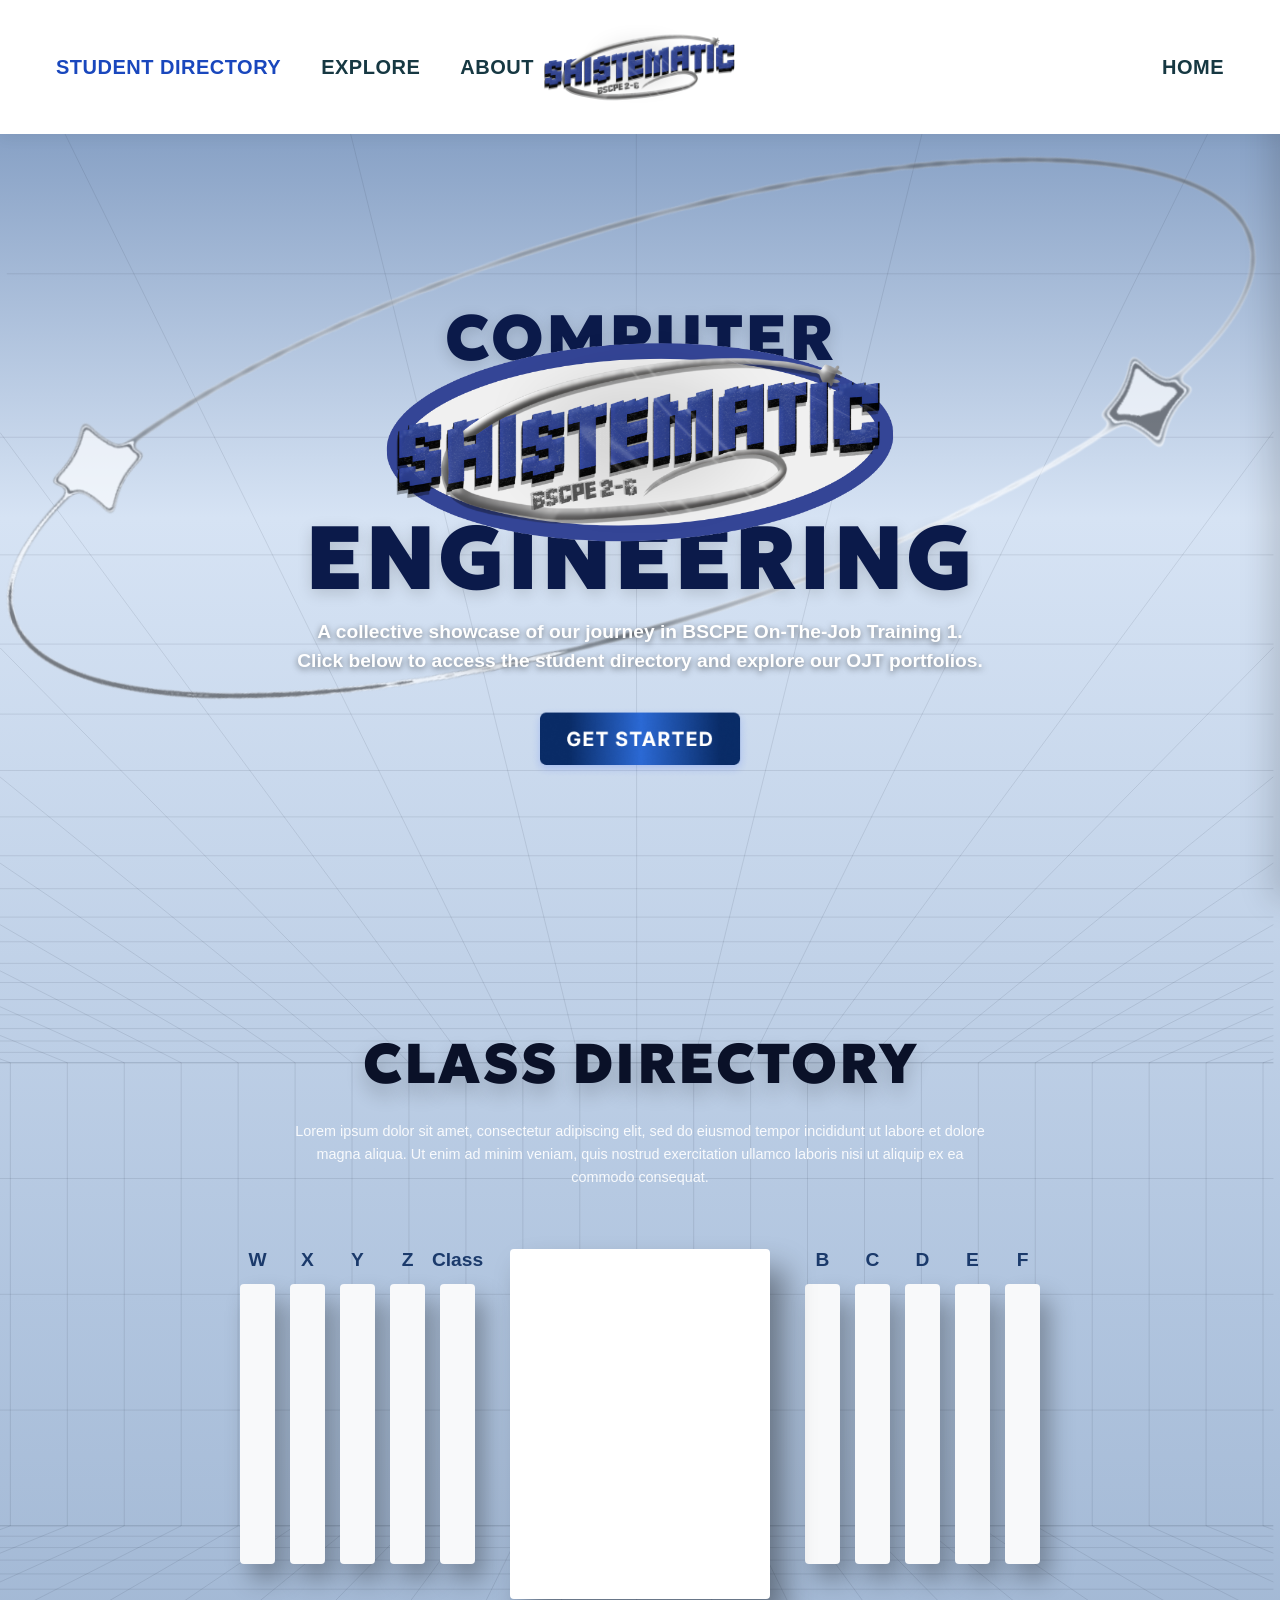
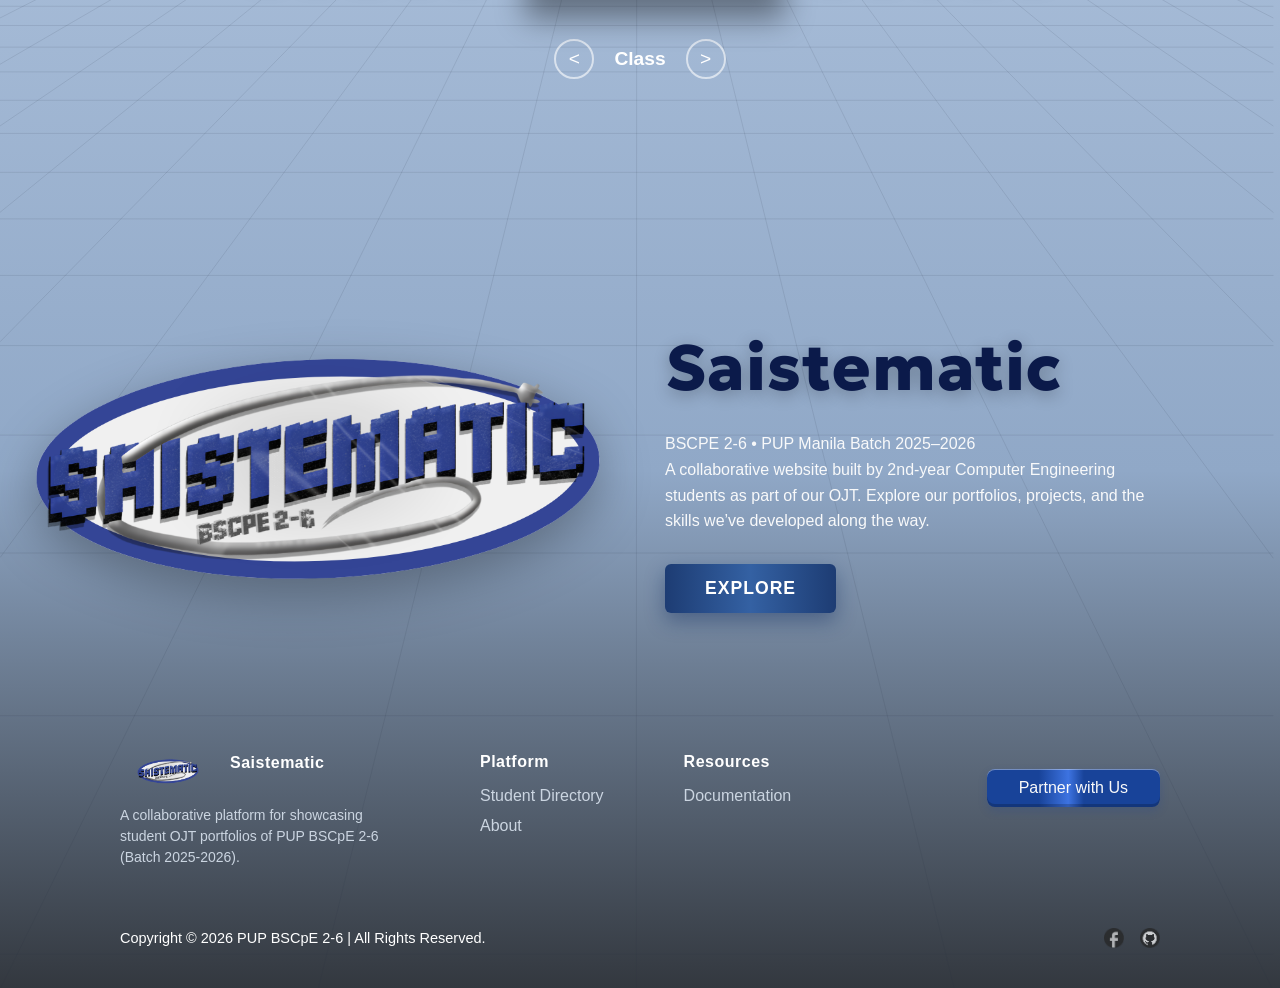
==== frontend/index.html @ 244afa07 "feat(index): added base code for class directory frame" ====
<!DOCTYPE html>
<html lang="en">
<head>
    <meta charset="UTF-8">
    <meta name="viewport" content="width=device-width, initial-scale=1.0">
    <title>BSCpE 2-6 | Saistematic</title>
    <meta name="description" content="Landing Page for BSCpE 2-6 Saistematic">

    <!-- Google Fonts -->
    <link rel="preconnect" href="https://fonts.googleapis.com">
    <link rel="preconnect" href="https://fonts.gstatic.com" crossorigin>
    <link href="https://fonts.googleapis.com/css2?family=Geologica:wght,CRSV@100..900,0&display=swap" rel="stylesheet">

    <link rel="preconnect" href="https://fonts.googleapis.com">
    <link rel="preconnect" href="https://fonts.gstatic.com" crossorigin>
    <link href="https://fonts.googleapis.com/css2?family=Google+Sans+Code:ital,wght,MONO@0,300..800,1;1,300..800,1&family=Google+Sans+Flex:opsz,wght@6..144,1..1000&family=Montserrat:wght@600&display=swap" rel="stylesheet">

    <!-- Stylesheet -->
    <link rel="stylesheet" href="styles/style_index.css">
</head>
<body>

    <!-- ========== NAVBAR ========== -->
    <header class="navbar" id="navbar">
        <nav class="nav-links-left" id="nav-left">
            <a href="directory.html" class="active">STUDENT DIRECTORY</a>
            <a href="explore.html">EXPLORE</a>
            <a href="about_us.html">ABOUT</a>
        </nav>
        <div class="navbar-logo">
            <img src="../assets/logos/logo_ver_1_header.png" alt="Saistematic BSCpE 2-6 Logo">
        </div>
        <nav class="nav-links-right" id="nav-right">
            <a href="index.html">HOME</a>
        </nav>
        <!-- Mobile hamburger menu button -->
        <button class="hamburger-btn" id="hamburger-btn" type="button" aria-label="Toggle navigation menu">
            <img src="../assets/icons/hamburger_menu.svg" alt="Menu Icon">
        </button>
    </header>

    <!-- ========== MAIN DIRECTORY ========== -->
    <main class="hero">      
        <div class="hero-title-group">
            <img class="star-bg" src="../assets/backgrounds/star_whole.png" alt="Star Orbit">
            
            <h2 class="comp-text">COMPUTER</h2>

            <div>
                <img class="hero-center-logo" src="../assets/logos/logo_ver_2_title.png" alt="Saistematic Logo">
            </div>

            <h1 class="engr-text">ENGINEERING</h1>
        </div>

        <p class="hero-desc">
            A collective showcase of our journey in BSCPE On-The-Job Training 1.
            <br>
            Click below to access the student directory and explore our OJT portfolios.</p>
        
        <a href="#student-directory" class="get-started-btn">
            <img src="../assets/icons/get_started_button.png" alt="Get Started">
        </a>
    </main>

    <!-- ========== SECOND FRAME ========== -->
    <section id="class-directory" class="cd-section">
        <!-- Header Content -->
        <div class="cd-header-content">
            <h2 class="cd-title">CLASS DIRECTORY</h2>
            <p class="cd-description">Lorem ipsum dolor sit amet, consectetur adipiscing elit, sed do eiusmod tempor incididunt ut labore et dolore magna aliqua. Ut enim ad minim veniam, quis nostrud exercitation ullamco laboris nisi ut aliquip ex ea commodo consequat.</p>
        </div>

        <!-- Carousel Section -->
        <div class="cd-carousel-container">
            <!-- Left Side Cards (5) -->
            <div class="cd-card cd-side-card" data-letter="V"></div>
            <div class="cd-card cd-side-card" data-letter="W"></div>
            <div class="cd-card cd-side-card" data-letter="X"></div>
            <div class="cd-card cd-side-card" data-letter="Y"></div>
            <div class="cd-card cd-side-card" data-letter="Z"></div>
            
            <!-- Center Active Card -->
            <div class="cd-card cd-active-card"></div>
            
            <!-- Right Side Cards (5) -->
            <div class="cd-card cd-side-card" data-letter="A"></div>
            <div class="cd-card cd-side-card" data-letter="B"></div>
            <div class="cd-card cd-side-card" data-letter="C"></div>
            <div class="cd-card cd-side-card" data-letter="D"></div>
            <div class="cd-card cd-side-card" data-letter="E"></div>
        </div>

        <!-- Controls -->
        <div class="cd-controls">
            <button class="cd-nav-btn cd-prev-btn">&lt;</button>
            <span class="cd-class-label">Class</span>
            <button class="cd-nav-btn cd-next-btn">&gt;</button>
        </div>
    </section>

    <!-- ========== LAST FRAME ========== -->
    <section class="explore-section">
        <div class="explore-container">
            <div class="explore-left">
                <img src="../assets/logos/logo_ver_2_title.png" alt="Saistematic Logo" class="explore-logo">
            </div>
            
            <div class="explore-right">
                <h2 class="explore-title">Saistematic</h2>
                <p class="explore-desc">BSCPE 2-6 • PUP Manila Batch 2025–2026
                    <br> A collaborative website built by 2nd-year Computer Engineering students as part of our OJT. Explore our portfolios, projects, and the skills we’ve developed along the way.</p>
                <a href="explore.html" class="explore-btn">EXPLORE</a>
            </div>
        </div>
    </section>

    <!-- ========== FOOTER ========== -->
    <footer class="footer">
        <div class="footer-divider">
            <img src="../assets/d0e1f145e3799ed75ba378bd1198998d700de6f5.svg" alt="" class="footer-divider-line">
        </div>
        <div class="footer-container">
            <div class="footer-nav">
                <div class="footer-col">
                    <div class="footer-brand">
                        <img src="../assets/logos/logo_ver_2_title.png" alt="Saistematic Logo" class="footer-logo">
                        <h4 class="footer-brand-title">Saistematic</h4>
                    </div>
                    <p class="footer-desc">
                        A collaborative platform for showcasing student OJT portfolios of PUP BSCpE 2-6 (Batch 2025-2026).
                    </p>
                </div>
                <div class="footer-col">
                    <h4>Platform</h4>
                    <ul>
                        <li><a href="directory.html">Student Directory</a></li>
                        <li><a href="about_us.html">About</a></li>
                    </ul>
                </div>
                <div class="footer-col">
                    <h4>Resources</h4>
                    <ul>
                        <li><a href="https://github.com/samvalderama29/bscpe2-6-ojt1_landingpage" target="_blank" rel="noopener noreferrer">Documentation</a></li>
                    </ul>
                </div>
            </div>
            
            <div class="footer-partner">
                <a href="https://www.facebook.com/saistematic" class="partner-btn" target="_blank" rel="noopener noreferrer">Partner with Us</a>
            </div>
        </div>
        
        <div class="footer-bottom">
            <div class="footer-bottom-container">
                <p class="copyright">Copyright © 2026 PUP BSCpE 2-6 | All Rights Reserved.</p>
                <div class="social-links">
                    <a href="https://www.facebook.com/saistematic" aria-label="Facebook" target="_blank" rel="noopener noreferrer"><img src="../assets/icons/facebook_icon.png" alt="Facebook"></a>
                    <a href="https://github.com/samvalderama29/bscpe2-6-ojt1_landingpage" aria-label="GitHub" target="_blank" rel="noopener noreferrer"><img src="../assets/icons/github_icon.png" alt="GitHub"></a>
                </div>
            </div>
        </div>
    </footer>

    <!-- ========== MOBILE NAV DRAWER ========== -->
    <div class="mobile-drawer-overlay" id="mobile-drawer-overlay" aria-hidden="true"></div>
    <div class="mobile-drawer" id="mobile-drawer" role="dialog" aria-modal="true" aria-label="Navigation menu">
        <div class="mobile-drawer-header">
            <div class="drawer-logo">
                <img src="../assets/logos/logo_ver_1_header.png" alt="Saistematic Logo">
            </div>
            <button class="close-drawer-btn" id="close-drawer-btn" type="button" aria-label="Close menu">&times;</button>
        </div>
        <nav class="mobile-drawer-links">
            <a href="index.html">HOME</a>
            <a href="about_us.html">ABOUT</a>
            <a href="explore.html">EXPLORE</a>
            <a href="directory.html" class="active">STUDENT DIRECTORY</a>
        </nav>
    </div>

    <script src="scripts/script_index.js"></script>
</body>
</html>
---- frontend/styles/style_index.css ----
/* =============================================
   LANDING PAGE — style_index.css
   ============================================= */

/* ---------- Reset & Base ---------- */
*,
*::before,
*::after {
    box-sizing: border-box;
    margin: 0;
    padding: 0;
}

html,
body {
    width: 100%;
    overflow-x: hidden;
    overflow-y: auto;
    font-family: 'Google Sans Flex', sans-serif;
}

body {
    display: flex;
    flex-direction: column;
    min-height: 100vh;
    position: relative;
    padding-top: 134px;
    background: 
        url('../../assets/backgrounds/grid_perspective.svg') no-repeat center top / cover,
        linear-gradient(180deg, 
            #6c8ab5 0%,      
            #d6e3f4 20%,     
            #b1c5df 50%,     
            #90a8c7 80%,     
            #33383f 100%
        );
}

.hero {
    display: flex;
    flex-direction: column;
    align-items: center;
    justify-content: center;
    text-align: center;
    width: 100%;
    min-height: calc(100vh - 134px);
    background: transparent;
    position: relative;
    overflow: hidden;
}

.top-vignette {
    position: absolute;
    top: 0;
    left: 0;
    right: 0;
    height: 100px;
    z-index: 0; 
    pointer-events: none;
    background: linear-gradient(to bottom, rgba(6, 14, 28, 0.4) 0%, transparent 100%);
}

.hero-desc {
    max-width: 900px;
    margin-top: -5px;
    margin-bottom: 30px;
    z-index: 3;
    position: relative;
    color: #ffffff;
    font-size: 1.2rem;
    line-height: 1.5;
    font-weight: 700;
    text-shadow: 0px 2px 6px rgba(0, 0, 0, 0.5)
}

.hero-title-group {
    display: flex;
    flex-direction: column;
    align-items: center;
    justify-content: center;
    position: relative;
    margin-bottom: 20px;
    width: 100%;
    max-width: 1200px; 
}

.comp-text {
    font-size: clamp(3rem, 5vw, 6rem); 
    font-weight: 900;
    color: #0b1a4a; 
    margin-top: 50px;
    margin-bottom: 0px;
    line-height: 1;
    position: relative; 
    z-index: 1; 
    letter-spacing: 2px;
    text-shadow: 0px 4px 15px rgba(0, 0, 0, 0.15); 
}

.engr-text {
    font-size: clamp(4rem, 7vw, 8rem); 
    font-weight: 900;
    color: #0b1a4a; 
    margin: 0;
    line-height: 1; 
    position: relative; 
    z-index: 1; 
    letter-spacing: 2px;
    text-shadow: 0px 4px 15px rgba(0, 0, 0, 0.15);
}

.hero-center-logo {
    width: 100%;
    max-width: 900px;
    margin: -80px 0 -80px 0; 
    position: relative;
    z-index: 2;
}

.star-bg {
    position: absolute;
    top: 83%;
    left: 50%;
    transform: translate(-50%, -50%) rotate(-2deg); 
    width: 150%; 
    max-width: 1500px; 
    z-index: 0;
    opacity: 0.90;
    pointer-events: none;
}

.get-started-btn {
    display: inline-block;
    z-index: 3;
    position: relative;
    cursor: pointer;
    transition: transform 0.2s ease;
}
.get-started-btn img {
    display: block;
    width: 100%;
    max-width: 220px;
}

.get-started-btn:hover {
    transform: scale(1.05); 
}

/* ---------- Navbar ---------- */
.navbar {
    position: fixed;
    top: 0;
    left: 0;
    width: 100%; 
    box-sizing: border-box; 
    display: flex;
    justify-content: space-between;
    align-items: center;
    background: #ffffff;
    height: 134px;
    padding: 0 56px;
    z-index: 9999;
    flex-shrink: 0;
    box-shadow: 0px 4px 15px rgba(0, 0, 0, 0.05);
}

/* --- Top gradient vignette (Navbar Transition) --- */
.top-vignette {
    position: absolute;
    top: 0;
    left: 0;
    right: 0;
    height: 100px;
    z-index: 26;
    pointer-events: none;
    backdrop-filter: blur(12px);
    -webkit-backdrop-filter: blur(12px);
    background: linear-gradient(to bottom, rgba(255, 255, 255, 0.95) 0%, rgba(255, 255, 255, 0.4) 50%, transparent 100%);
    -webkit-mask-image: linear-gradient(to bottom, rgba(0, 0, 0, 1) 0%, rgba(0, 0, 0, 0.8) 45%, rgba(0, 0, 0, 0) 100%);
    mask-image: linear-gradient(to bottom, rgba(0, 0, 0, 1) 0%, rgba(0, 0, 0, 0.8) 45%, rgba(0, 0, 0, 0) 100%);
}

.nav-links-left {
    display: flex;
    gap: 40px;
    z-index: 2;
}

.nav-links-right {
    z-index: 2;
}

.navbar a {
    text-decoration: none;
    font-family: 'Google Sans Flex', sans-serif;
    font-weight: 600;
    font-size: 20px;
    color: #163842;
    text-transform: uppercase;
    letter-spacing: 0.5px;
    transition: color 0.3s ease, opacity 0.3s ease;
}

.navbar a:hover {
    opacity: 0.7;
}

.navbar a.active {
    color: #1947bd;
}

.navbar-logo {
    position: absolute;
    left: 50%;
    top: 50%;
    transform: translate(-50%, -50%);
    z-index: 1;
}

.navbar-logo img {
    max-height: 118px;
    width: auto;
    display: block;
}

/* =============================================
   FRONT FRAME
   ============================================= */
.front-page {
    flex: 1;
    position: relative;
    background:
        url('../../assets/backgrounds/grid_perspective.svg') no-repeat center top / cover,
        linear-gradient(180deg, #506EA0 3.52%, #D3E0F4 46.63%, #263857 100%);
    display: flex;
    flex-direction: column;
    justify-content: center;
    align-items: center;
    padding: 10px 0 10px;
    min-height: calc(100vh - 134px - 100px);
    overflow: hidden;
}

h1 {
    color: #3A4A92;
    text-align: center;
    text-shadow: 0 4px 4px rgba(0, 0, 0, 0.25);
    font-family: Geologica;
    font-size: 96px;
    font-style: normal;
    font-weight: 800;
    line-height: 150%; /* 144px */
    letter-spacing: 4.8px;
    word-wrap: break-word;
}

h2 {
    color: #3A4A92;
    text-align: center;
    text-shadow: 0 4px 16px rgba(0, 0, 0, 0.25);
    font-family: Geologica;
    font-size: 128px;
    font-style: normal;
    font-weight: 800;
    line-height: 150%; /* 192px */
    letter-spacing: 6.4px;
}

/* ---------- Mobile Drawer Navigation ---------- */
.hamburger-btn {
    display: none;
    background: none;
    border: none;
    cursor: pointer;
    padding: 8px;
    z-index: 101;
    transition: opacity 0.2s ease;
}

.hamburger-btn:hover {
    opacity: 0.7;
}

.hamburger-btn img {
    width: 24px;
    height: 24px;
    display: block;
}

.mobile-drawer-overlay {
    position: fixed;
    top: 0;
    left: 0;
    width: 100%;
    height: 100%;
    background: rgba(0, 0, 0, 0.4);
    z-index: 999;
    opacity: 0;
    pointer-events: none;
    transition: opacity 0.3s ease;
    backdrop-filter: blur(2px);
    -webkit-backdrop-filter: blur(2px);
}

.mobile-drawer-overlay.active {
    opacity: 1;
    pointer-events: auto;
}

.mobile-drawer {
    position: fixed;
    top: 0;
    right: -280px; /* Hide offscreen */
    width: 280px;
    height: 100%;
    background: #ffffff;
    box-shadow: -10px 0px 30px rgba(0, 0, 0, 0.15);
    z-index: 1000;
    transition: right 0.3s ease;
    display: flex;
    flex-direction: column;
    padding: 24px;
}

.mobile-drawer.active {
    right: 0; /* Slide in */
}

.mobile-drawer-header {
    display: flex;
    justify-content: space-between;
    align-items: center;
    margin-bottom: 40px;
}

.drawer-logo img {
    max-height: 48px;
    width: auto;
    display: block;
}

.close-drawer-btn {
    background: none;
    border: none;
    font-size: 32px;
    color: #163842;
    cursor: pointer;
    line-height: 1;
    padding: 4px;
    transition: color 0.2s ease;
}

.close-drawer-btn:hover {
    color: #1947bd;
}

.mobile-drawer-links {
    display: flex;
    flex-direction: column;
    gap: 24px;
}

.mobile-drawer-links a {
    text-decoration: none;
    font-family: 'Google Sans Flex', sans-serif;
    font-weight: 600;
    font-size: 18px;
    color: #163842;
    text-transform: uppercase;
    transition: color 0.2s ease;
}

.mobile-drawer-links a:hover {
    color: #1947bd;
}

.mobile-drawer-links a.active {
    color: #1947bd;
}

/* ========================================== */
/* CLASS DIRECTORY STYLES                   */
/* ========================================== */
.cd-section {
    min-height: 100vh;
    background: transparent;
    background-size: cover;
    background-position: center;
    display: flex;
    flex-direction: column;
    align-items: center;
    justify-content: center;
    padding: 60px 20px;
    overflow: hidden;
    position: relative;
}

/* Typography */
.cd-header-content {
    text-align: center;
    margin-bottom: 60px;
}

.cd-title {
    font-size: 3.5rem;
    font-weight: 900;
    color: #0a1128;
    letter-spacing: 2px;
    text-shadow: 0px 10px 20px rgba(0, 0, 0, 0.2);
    margin-bottom: 15px;
    text-transform: uppercase;
}

.cd-description {
    color: rgba(255, 255, 255, 0.9);
    max-width: 700px;
    margin: 0 auto;
    font-size: 0.9rem;
    line-height: 1.6;
}

/* Carousel Layout */
.cd-carousel-container {
    display: flex;
    align-items: center;
    justify-content: center;
    gap: 15px;
    margin-bottom: 40px;
    width: 100%;
}

/* Card Styling */
.cd-card {
    background-color: #f8f9fa;
    border-radius: 4px;
    box-shadow: 10px 15px 25px rgba(0, 0, 0, 0.3);
    position: relative;
    transition: all 0.4s ease;
    cursor: pointer;
}

/* Letters above side cards */
.cd-side-card::before {
    content: attr(data-letter);
    position: absolute;
    top: -35px;
    left: 50%;
    transform: translateX(-50%);
    font-weight: bold;
    color: #1b3a6b;
    font-size: 1.2rem;
    white-space: nowrap;
}

/* Specific Card Sizes */
.cd-side-card {
    width: 35px;
    height: 280px;
    z-index: 1;
}

.cd-active-card {
    width: 260px;
    height: 350px;
    z-index: 10;
    margin: 0 20px;
    background-color: #ffffff;
    box-shadow: 15px 20px 30px rgba(0, 0, 0, 0.4);
}

/* Controls */
.cd-controls {
    display: flex;
    align-items: center;
    gap: 20px;
}

.cd-nav-btn {
    background: transparent;
    border: 2px solid rgba(255, 255, 255, 0.6);
    color: white;
    width: 40px;
    height: 40px;
    border-radius: 50%;
    font-size: 1.2rem;
    cursor: pointer;
    transition: all 0.3s ease;
    display: flex;
    align-items: center;
    justify-content: center;
}

.cd-nav-btn:hover {
    background: rgba(255, 255, 255, 0.2);
    border-color: white;
}

.cd-class-label {
    color: white;
    font-size: 1.2rem;
    font-weight: 600;
}

/* =============================================
   LAST FRAME
   ============================================= */
.explore-section {
    width: 100%;
    padding: 100px 20px 80px;
    display: flex;
    justify-content: center;
    align-items: center;
    position: relative;
    z-index: 5;
    background: transparent;
}

.explore-container {
    display: flex;
    align-items: center;
    justify-content: space-between;
    max-width: 1300px;
    width: 100%;
    gap: 50px;
}

.explore-left {
    flex: 1;
    display: flex;
    justify-content: center;
}

.explore-logo {
    width: 200%;
    max-width: 1000px;
    height: auto;
    filter: drop-shadow(0px 15px 25px rgba(0, 0, 0, 0.3));
}

.explore-right {
    flex: 1;
    display: flex;
    flex-direction: column;
    align-items: flex-start;
}

.explore-title {
    font-family: 'Geologica', sans-serif;
    font-size: 64px;
    font-weight: 800;
    color: #0b1a4a;
    margin-bottom: 15px;
    letter-spacing: 1px;
}

.explore-desc {
    font-family: 'Google Sans Flex', sans-serif;
    font-size: 16px;
    line-height: 1.6;
    color: #f8f9fa;
    margin-bottom: 30px;
    max-width: 480px;
    font-weight: 400;
}

.explore-btn {
    display: inline-block;
    padding: 14px 40px;
    background: linear-gradient(to right, #1d3c73 0%, #3461a3 50%, #1d3c73 100%);
    color: #ffffff;
    font-family: 'Google Sans Flex', sans-serif;
    font-size: 1.1rem;
    font-weight: 800;
    letter-spacing: 1px;
    text-decoration: none;
    border-radius: 6px;
    box-shadow: 0px 8px 20px rgba(13, 40, 92, 0.4);
    transition: transform 0.2s ease, box-shadow 0.2s ease;
}

.explore-btn:hover {
    transform: translateY(-3px);
    box-shadow: 0px 12px 25px rgba(13, 40, 92, 0.6);
}

/* =============================================
   FOOTER SECTION
   ============================================= */

.footer {
    width: 100%;
    background: transparent;
    padding: 0 0 40px;
    z-index: 10;
    display: flex;
    flex-direction: column;
    margin-top: auto;
    /* Push to bottom if viewport is tall */
}

.footer-divider {
    width: 100%;
    display: flex;
    justify-content: center;
    pointer-events: none;
    margin-bottom: 40px;
}

.footer-divider-line {
    width: 100%;
    max-width: 1200px;
    height: auto;
    display: block;
    opacity: 0.15;
}

.footer-container {
    max-width: 1200px;
    width: 100%;
    margin: 0 auto;
    padding: 0 80px;
    display: flex;
    justify-content: space-between;
    align-items: flex-start;
}

.footer-nav {
    display: flex;
    gap: 80px;
}

.footer-col h4 {
    font-family: 'Google Sans Flex', sans-serif;
    font-weight: 700;
    font-size: 16px;
    color: #ffffff;
    margin-bottom: 16px;
    letter-spacing: 0.5px;
    user-select: none;
}

.footer-brand {
    display: flex;
    align-items: center;
    gap: 8px;
    margin-bottom: 16px;
}

.footer-logo {
    height: 36px;
    width: auto;
    object-fit: contain;
    margin-left: -6px;
}

.footer-brand-title {
    font-family: 'Google Sans Flex', sans-serif;
    font-weight: 700;
    font-size: 16px;
    color: #ffffff;
    letter-spacing: 0.5px;
    user-select: none;
    margin: 0;
}

.footer-desc {
    font-family: 'Google Sans Flex', sans-serif;
    font-weight: 400;
    font-size: 14px;
    color: #cbd5e1;
    line-height: 1.5;
    max-width: 280px;
    margin: 0;
}

.footer-col ul {
    list-style: none;
    padding: 0;
    margin: 0;
}

.footer-col ul li {
    margin-bottom: 12px;
}

.footer-col ul li a {
    font-family: 'Google Sans Flex', sans-serif;
    font-weight: 400;
    font-size: 16px;
    color: #cbd5e1;
    text-decoration: none;
    transition: color 0.2s ease, opacity 0.2s ease;
}

.footer-col ul li a:hover {
    color: #6fa8ff;
}

.footer-partner {
    margin-top: 16px;
}

/* ---- Buttons and images in footer section ---- */
.partner-btn {
    position: relative;
    display: inline-block;
    text-decoration: none;
    padding: 10px 32px;
    background: linear-gradient(to right, #184399 30%, #3d73e1 47%, #184399 56%);
    border: none;
    border-radius: 8px;
    color: #fafafa;
    font-family: 'Google Sans Flex', sans-serif;
    font-weight: 500;
    font-size: 16px;
    cursor: pointer;
    box-shadow:
        inset 0px -3px 0px 0px rgba(0, 0, 0, 0.2),
        inset 0px 1px 0px 0px rgba(255, 255, 255, 0.4),
        0px 4px 10px rgba(24, 67, 153, 0.2);
    transition: transform 0.2s ease, opacity 0.2s ease;
}

.partner-btn:hover {
    transform: translateY(-2px);
    opacity: 0.95;
}

.footer-bottom {
    width: 100%;
    margin-top: 60px;
}

.footer-bottom-container {
    max-width: 1200px;
    width: 100%;
    margin: 0 auto;
    padding: 0 80px;
    display: flex;
    justify-content: space-between;
    align-items: center;
}

.copyright {
    font-family: 'Google Sans Flex', sans-serif;
    font-weight: 400;
    font-size: 14.5px;
    color: #ffffff;
    user-select: none;
}

.social-links {
    display: flex;
    align-items: center;
    gap: 16px;
}

.social-links a {
    display: block;
}

.social-links img {
    display: block;
    object-fit: contain;
    height: 20px;
    width: 20px;
    opacity: 0.75;
    transition: opacity 0.2s ease;
}

.social-links a:hover img {
    opacity: 1;
}

/* ---------- Responsive: Tablet ---------- */
@media (max-width: 1024px) {
    .navbar {
        height: 100px;
        padding: 0 30px;
    }

    .navbar a {
        font-size: 16px;
    }

    .navbar-logo img {
        max-height: 80px;
    }

    .footer-container,
    .footer-bottom-container {
        padding: 0 30px;
    }

    .footer-nav {
        gap: 40px;
    }

    .main-content {
        min-height: calc(100vh - 100px);
        padding: 20px 0 40px;
    }
}

/* ---------- Responsive: Mobile ---------- */
@media (max-width: 768px) {
    .navbar {
        height: 80px;
        padding: 0 20px;
        display: flex;
        justify-content: space-between;
        align-items: center;
    }

    .nav-links-left,
    .nav-links-right {
        display: none !important;
    }

    .navbar-logo {
        position: static;
        transform: none;
    }

    .navbar-logo img {
        max-height: 50px;
    }

    .hamburger-btn {
        display: block;
    }

    .main-content {
        min-height: calc(100vh - 80px);
        padding: 16px 0 30px;
    }

    .footer-container {
        padding: 0 20px;
        flex-direction: column;
        align-items: center;
        gap: 30px;
    }

    .footer-nav {
        gap: 30px;
        text-align: center;
    }

    .footer-partner {
        margin-top: 0;
    }

    .footer-bottom-container {
        padding: 0 20px;
        flex-direction: column;
        gap: 16px;
        text-align: center;
    }

    .footer-bottom {
        margin-top: 40px;
    }
}

/* ---------- Responsive: Small Mobile ---------- */
@media (max-width: 480px) {
    .navbar {
        height: 64px;
        padding: 0 12px;
    }

    .nav-links-left {
        gap: 8px;
    }

    .navbar a {
        font-size: 10px;
        letter-spacing: 0;
    }

    .navbar-logo img {
        max-height: 44px;
    }

    .footer-nav {
        flex-direction: column;
        gap: 20px;
    }

    .main-content {
        min-height: calc(100vh - 64px);
        padding: 12px 0 24px;
    }
}
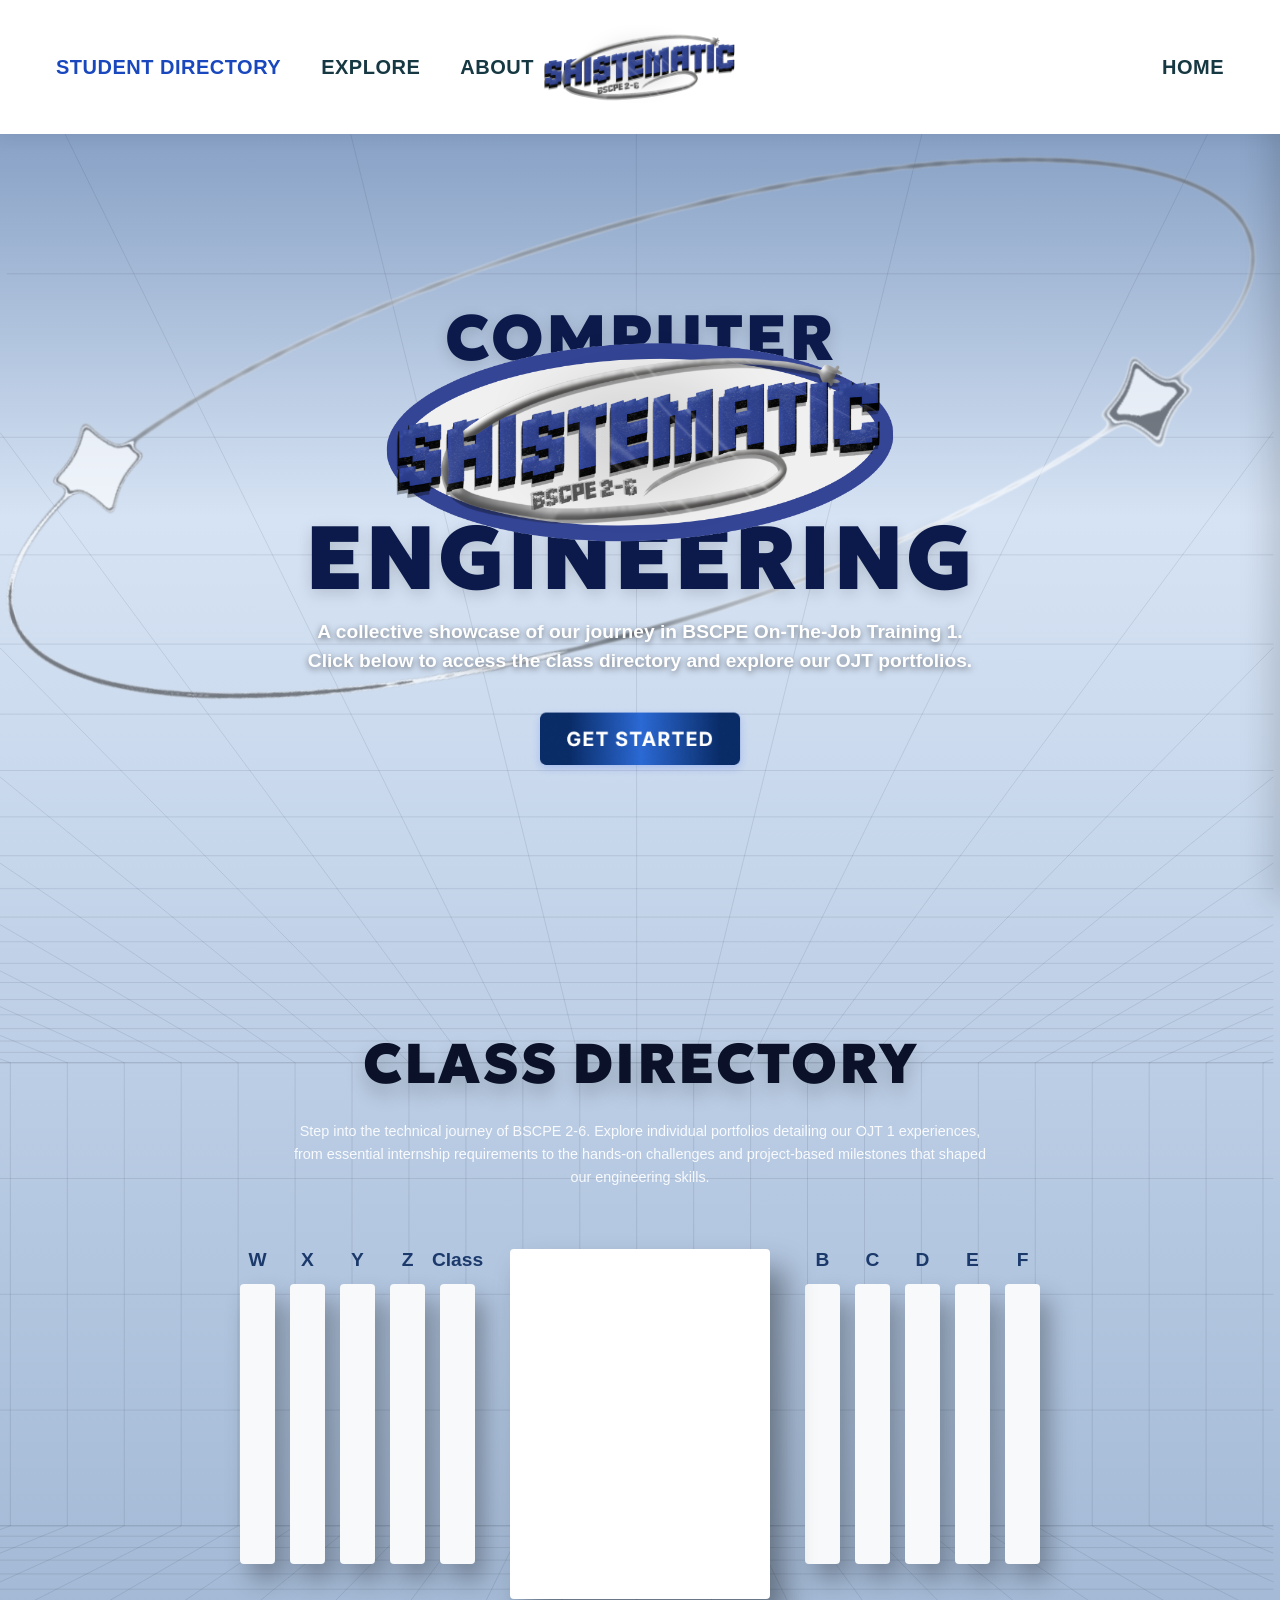
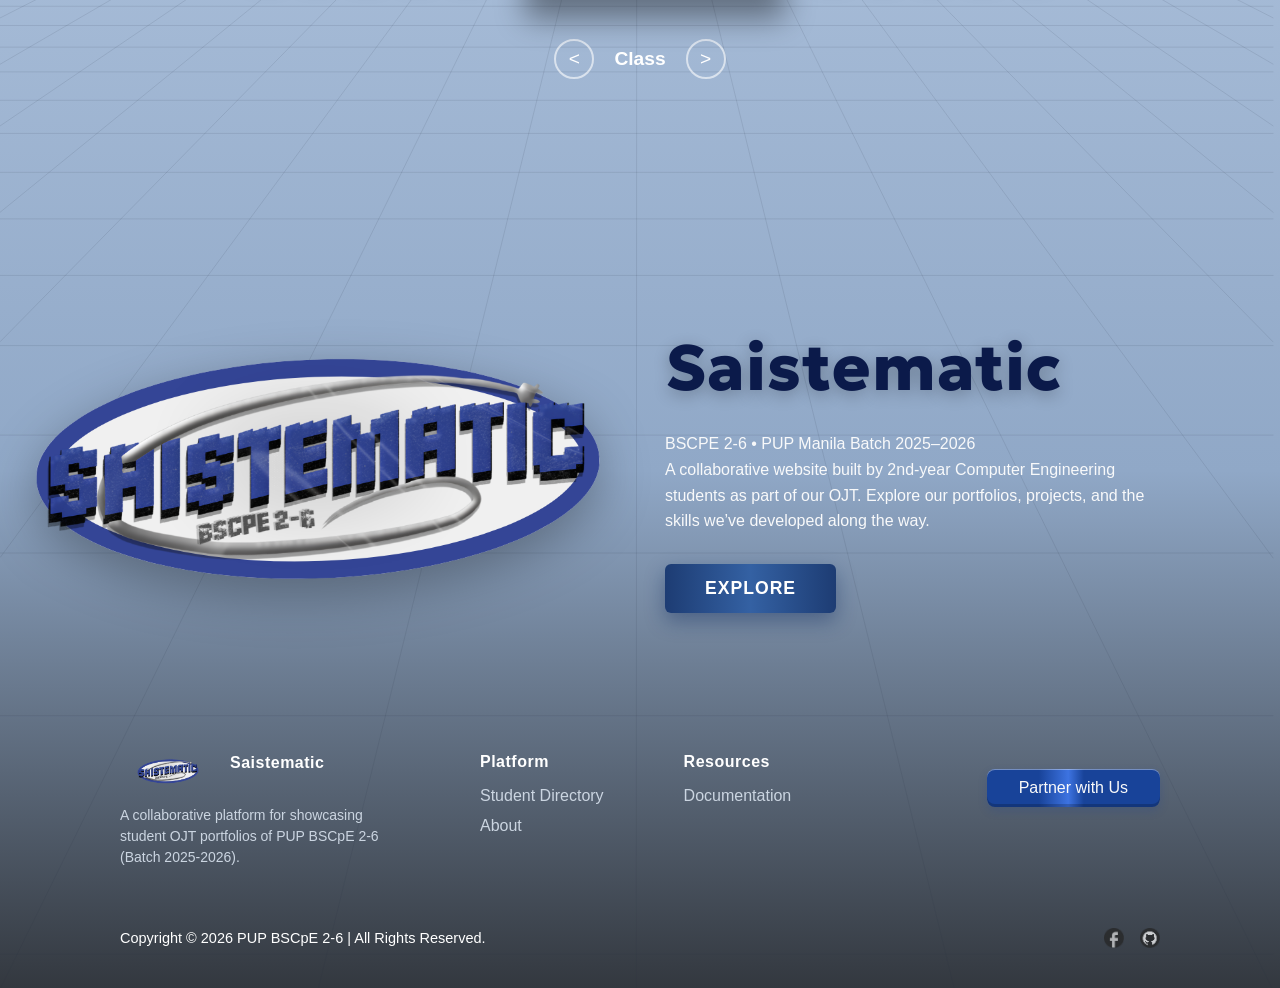
==== commit 226f9de6: "fix(index): changes in frame descriptions" ====
--- a/frontend/index.html
+++ b/frontend/index.html
@@ -56,7 +56,7 @@
         <p class="hero-desc">
             A collective showcase of our journey in BSCPE On-The-Job Training 1.
             <br>
-            Click below to access the student directory and explore our OJT portfolios.</p>
+            Click below to access the class directory and explore our OJT portfolios.</p>
         
         <a href="#student-directory" class="get-started-btn">
             <img src="../assets/icons/get_started_button.png" alt="Get Started">
@@ -68,7 +68,7 @@
         <!-- Header Content -->
         <div class="cd-header-content">
             <h2 class="cd-title">CLASS DIRECTORY</h2>
-            <p class="cd-description">Lorem ipsum dolor sit amet, consectetur adipiscing elit, sed do eiusmod tempor incididunt ut labore et dolore magna aliqua. Ut enim ad minim veniam, quis nostrud exercitation ullamco laboris nisi ut aliquip ex ea commodo consequat.</p>
+            <p class="cd-description">Step into the technical journey of BSCPE 2-6. Explore individual portfolios detailing our OJT 1 experiences, from essential internship requirements to the hands-on challenges and project-based milestones that shaped our engineering skills.
         </div>
 
         <!-- Carousel Section -->
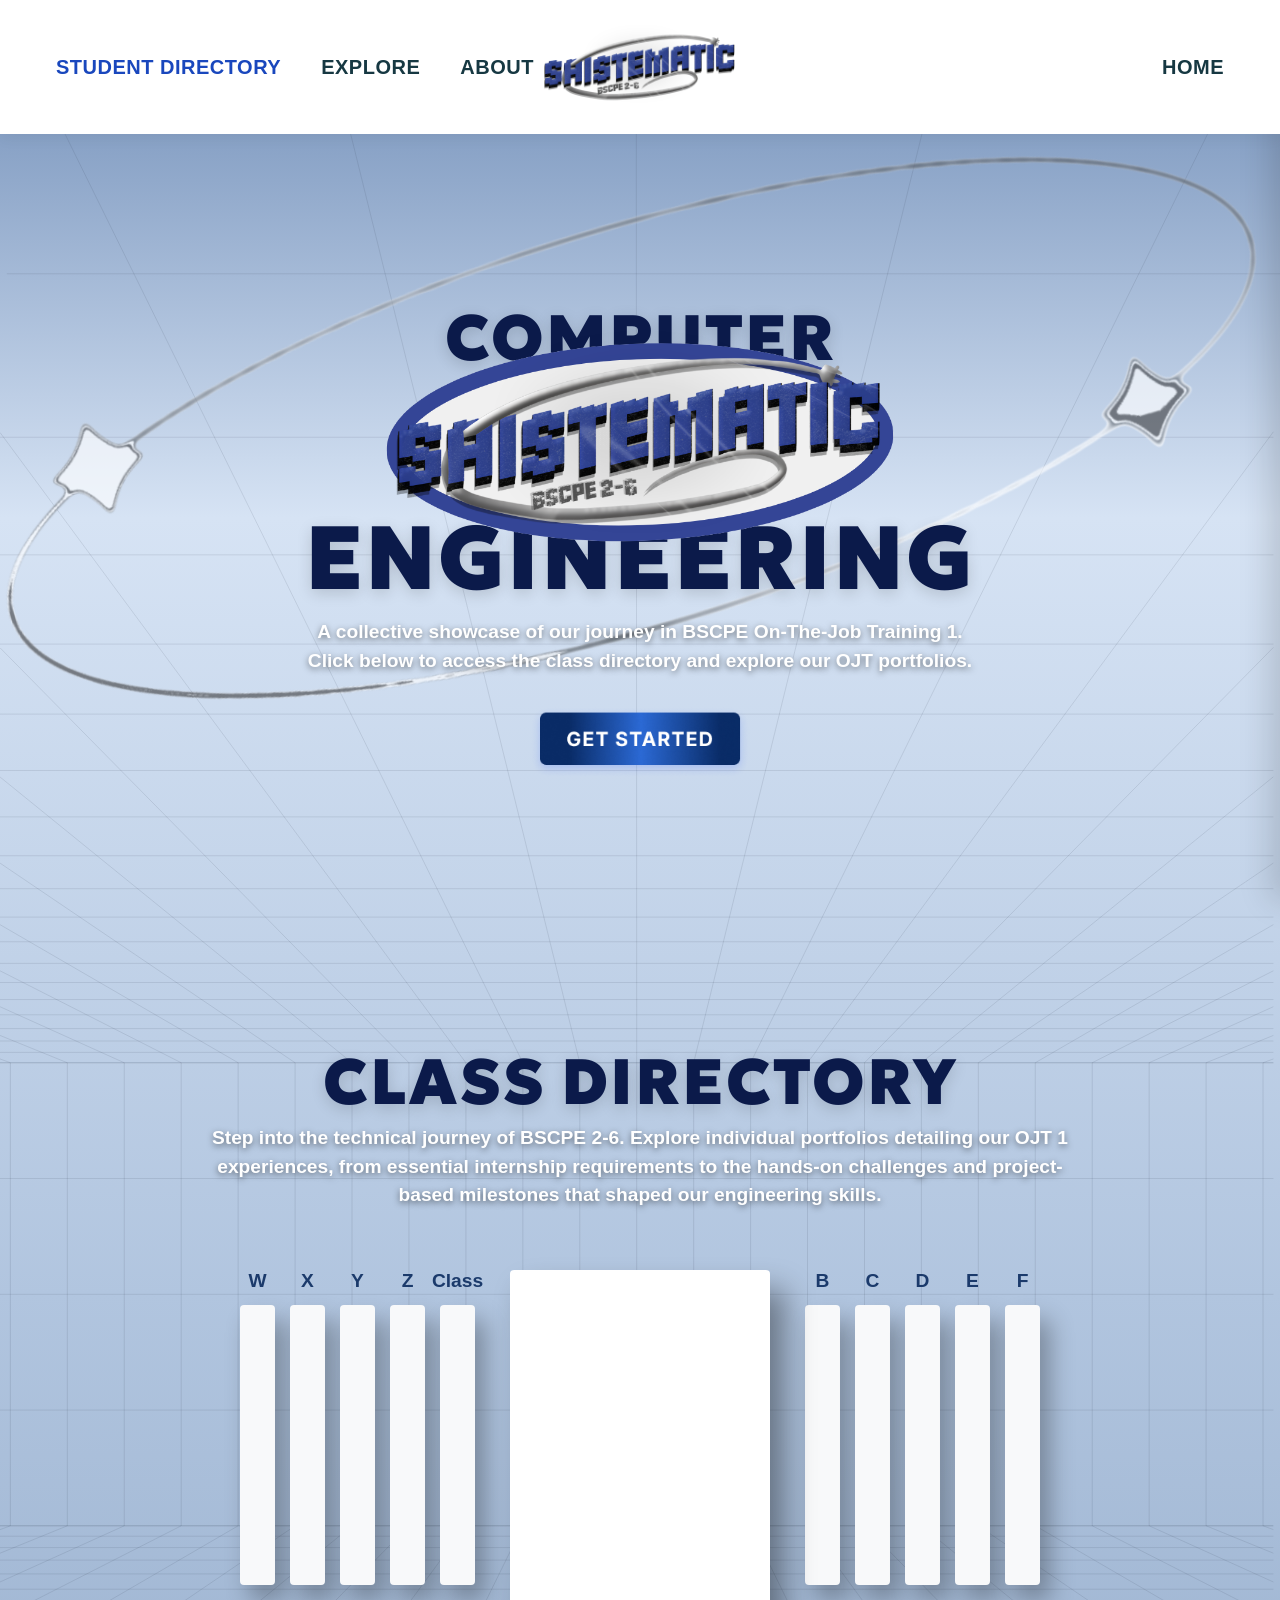
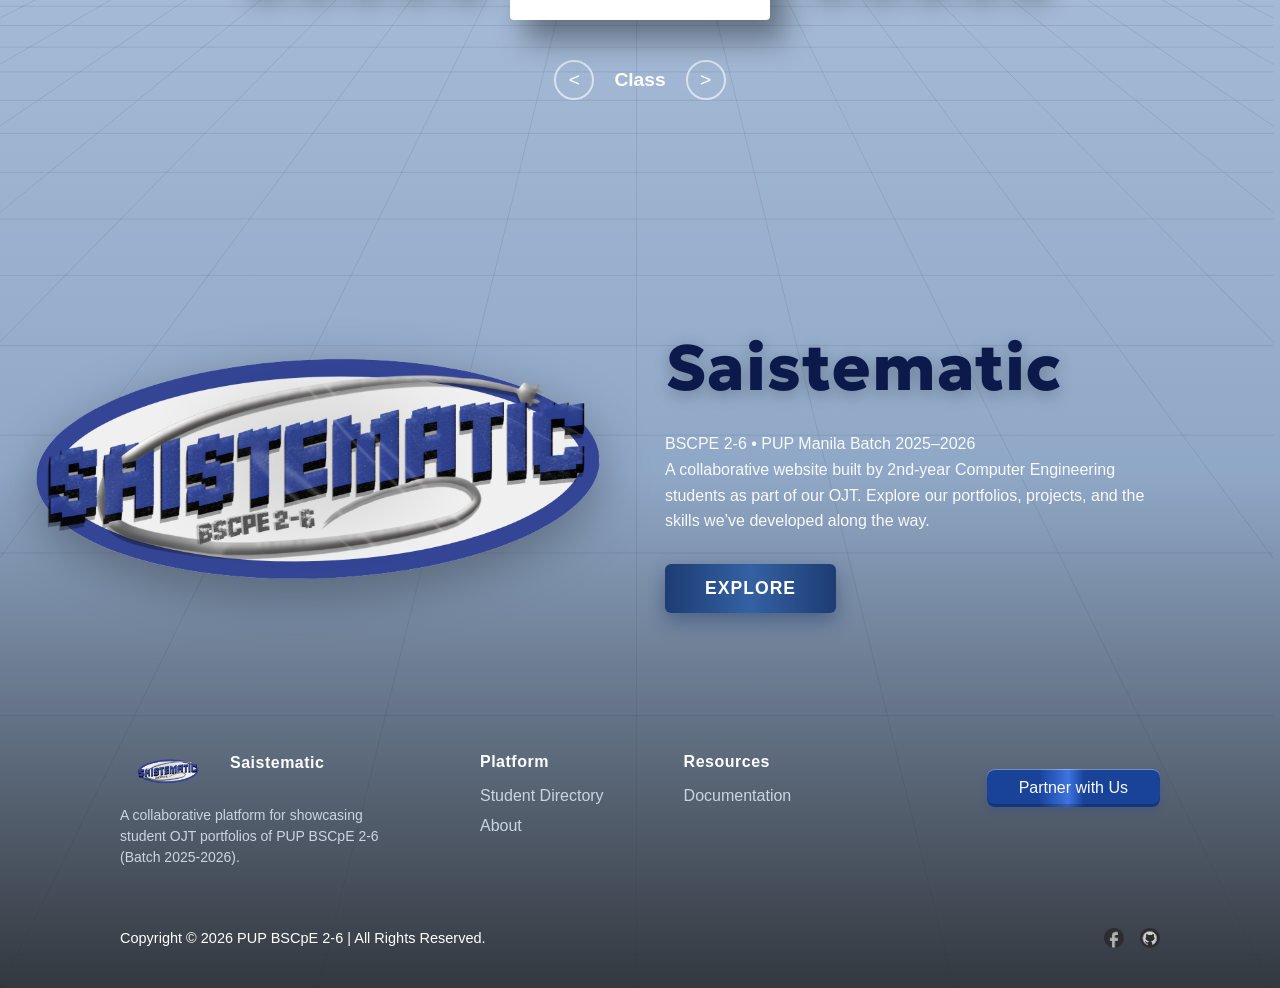
==== commit e0c15c5f: "fix(index): changes in font display and linked get started and explore buttons" ====
--- a/frontend/index.html
+++ b/frontend/index.html
@@ -58,7 +58,7 @@
             <br>
             Click below to access the class directory and explore our OJT portfolios.</p>
         
-        <a href="#student-directory" class="get-started-btn">
+        <a href="#class-directory" class="get-started-btn" rel="noopener noreferrer">
             <img src="../assets/icons/get_started_button.png" alt="Get Started">
         </a>
     </main>
@@ -110,7 +110,7 @@
                 <h2 class="explore-title">Saistematic</h2>
                 <p class="explore-desc">BSCPE 2-6 • PUP Manila Batch 2025–2026
                     <br> A collaborative website built by 2nd-year Computer Engineering students as part of our OJT. Explore our portfolios, projects, and the skills we’ve developed along the way.</p>
-                <a href="explore.html" class="explore-btn">EXPLORE</a>
+                <a href="explore.html" class="explore-btn" rel="noopener noreferrer">EXPLORE</a>
             </div>
         </div>
     </section>
--- a/frontend/styles/style_index.css
+++ b/frontend/styles/style_index.css
@@ -402,21 +402,28 @@
 }
 
 .cd-title {
-    font-size: 3.5rem;
+    font-size: clamp(3rem, 5vw, 6rem); 
     font-weight: 900;
-    color: #0a1128;
+    color: #0b1a4a; 
+    margin-top: 50px;
+    margin-bottom: 0px;
+    line-height: 1;
+    position: relative; 
+    z-index: 1; 
     letter-spacing: 2px;
-    text-shadow: 0px 10px 20px rgba(0, 0, 0, 0.2);
-    margin-bottom: 15px;
-    text-transform: uppercase;
+    text-shadow: 0px 4px 15px rgba(0, 0, 0, 0.15)
 }
 
 .cd-description {
-    color: rgba(255, 255, 255, 0.9);
-    max-width: 700px;
-    margin: 0 auto;
-    font-size: 0.9rem;
-    line-height: 1.6;
+    max-width: 900px;
+    margin-top: 10px;
+    margin-bottom: 32;
+    position: relative;
+    color: #ffffff;
+    font-size: 1.2rem;
+    line-height: 1.5;
+    font-weight: 700;
+    text-shadow: 0px 2px 6px rgba(0, 0, 0, 0.5)
 }
 
 /* Carousel Layout */
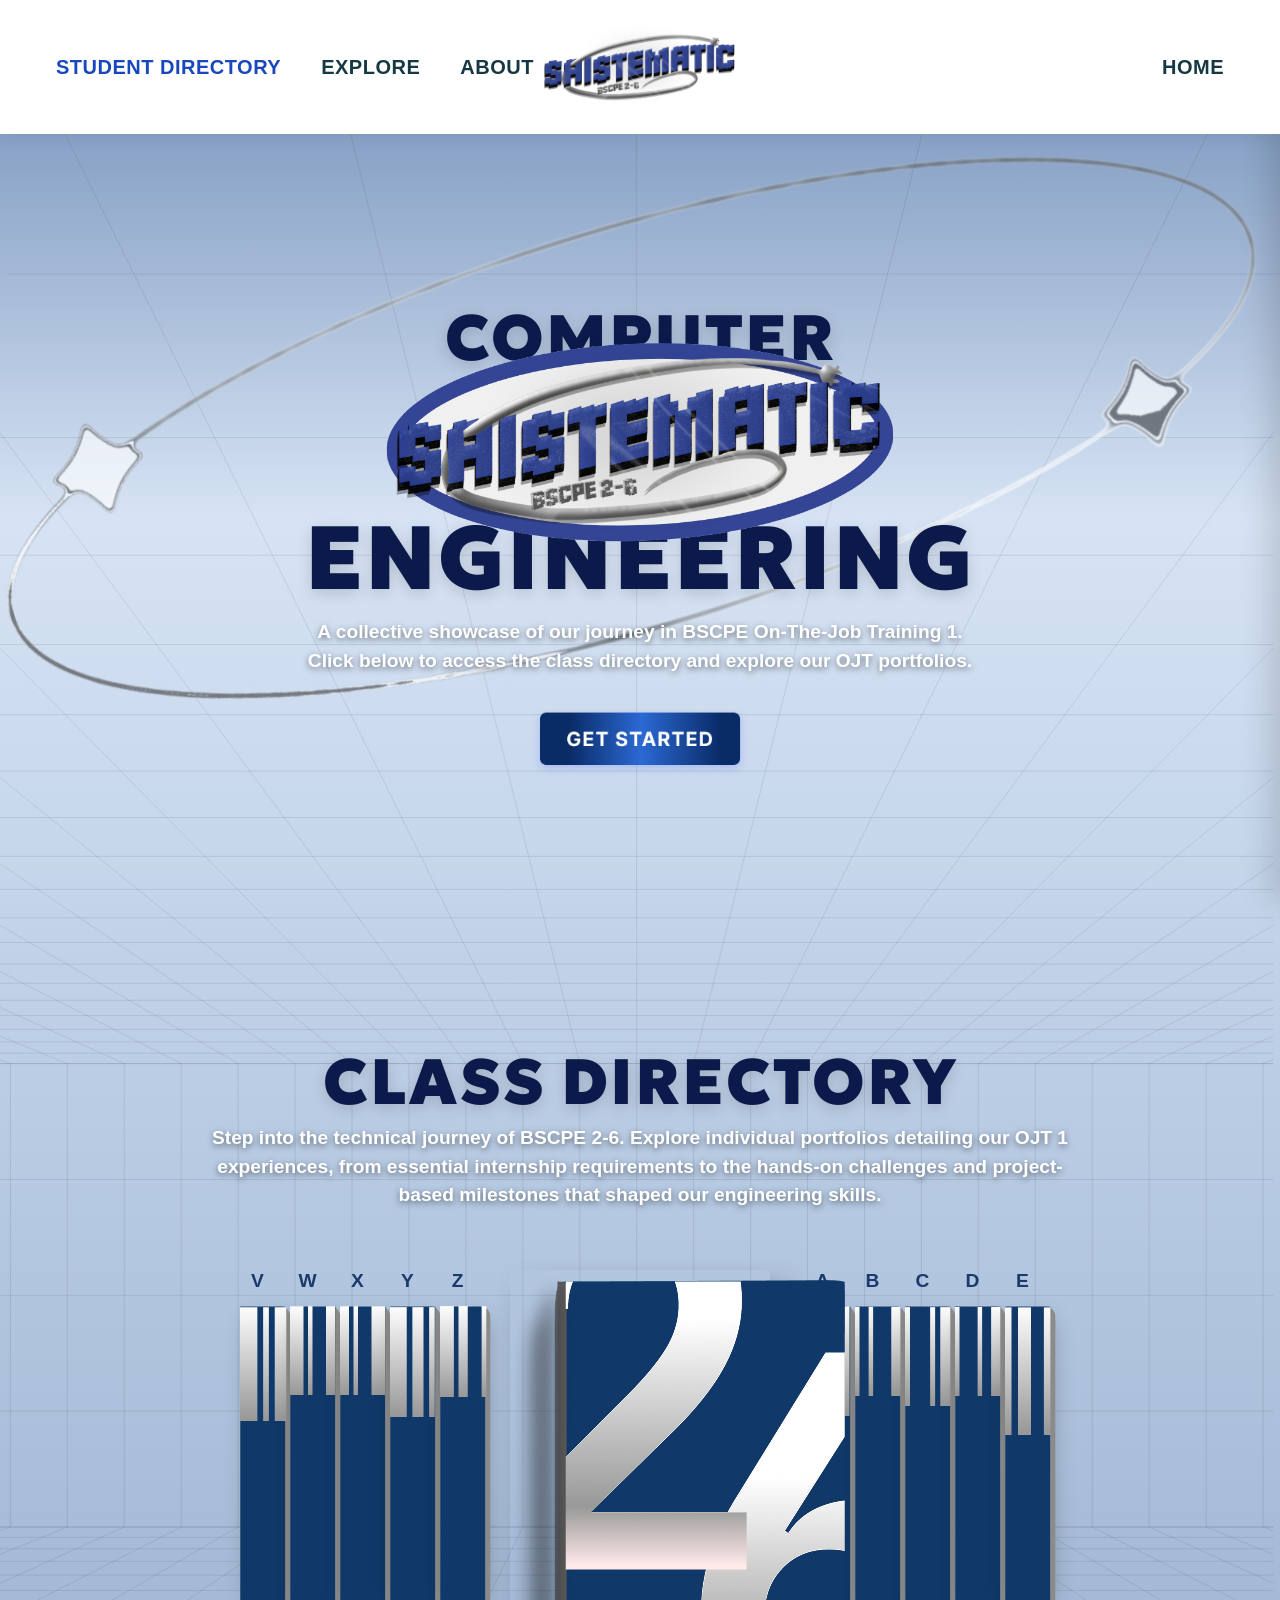
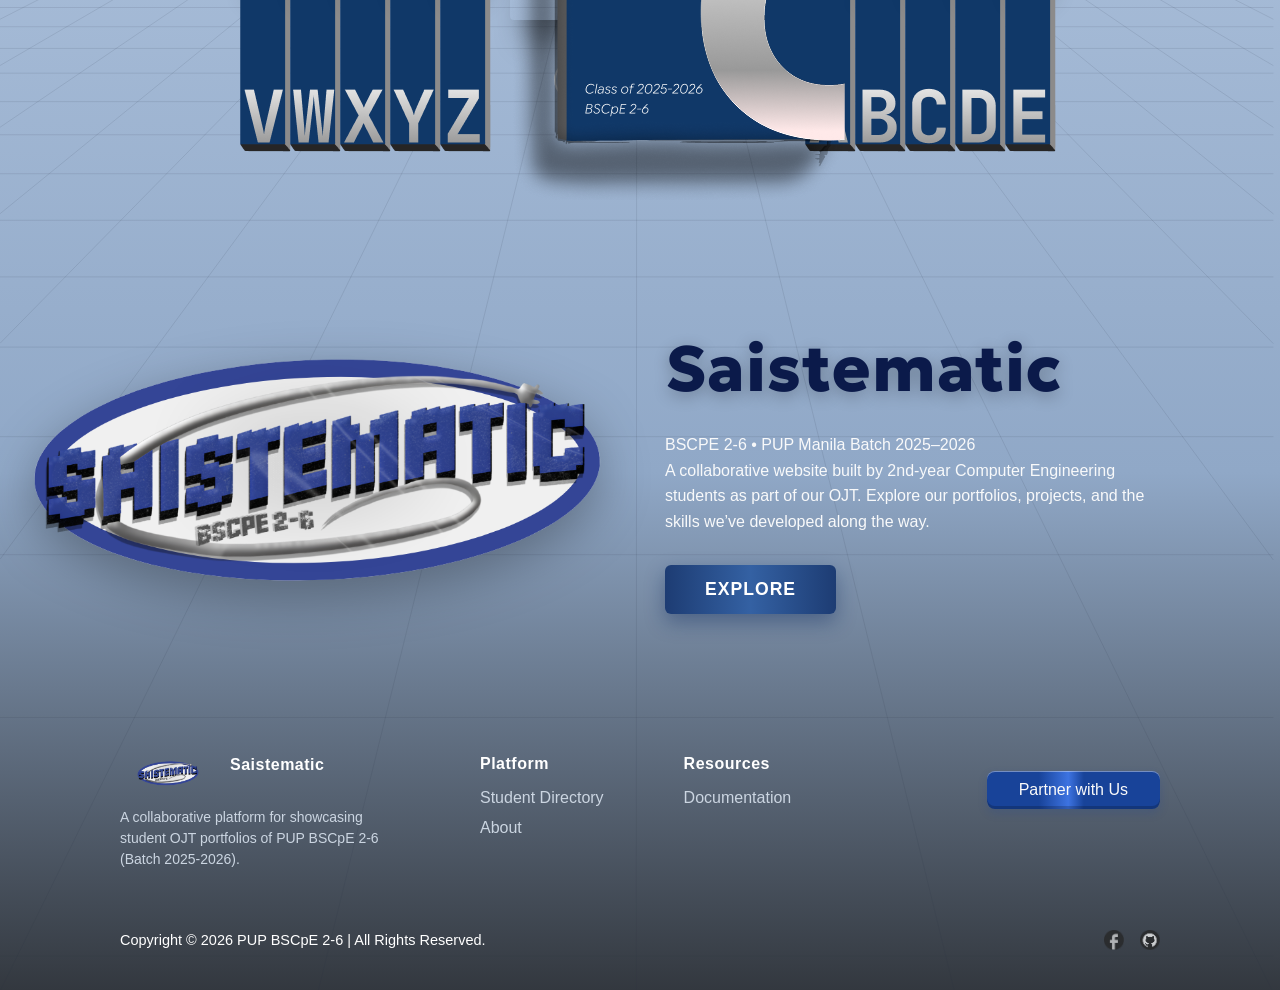
==== commit 19a79d65: "fix(index): changes in favicon and cropped logo in last frame to navigate exp btn" ====
--- a/frontend/index.html
+++ b/frontend/index.html
@@ -4,6 +4,7 @@
     <meta charset="UTF-8">
     <meta name="viewport" content="width=device-width, initial-scale=1.0">
     <title>BSCpE 2-6 | Saistematic</title>
+    <link rel="icon" type="image/png" href="../assets/logos/logo_ver_2_title.png">
     <meta name="description" content="Landing Page for BSCpE 2-6 Saistematic">
 
     <!-- Google Fonts -->
@@ -103,7 +104,7 @@
     <section class="explore-section">
         <div class="explore-container">
             <div class="explore-left">
-                <img src="../assets/logos/logo_ver_2_title.png" alt="Saistematic Logo" class="explore-logo">
+                <img src="../assets/logos/logo_ver_2_cropped.png" alt="Saistematic Logo" class="explore-logo">
             </div>
             
             <div class="explore-right">
--- a/frontend/styles/style_index.css
+++ b/frontend/styles/style_index.css
@@ -538,7 +538,7 @@
 }
 
 .explore-logo {
-    width: 200%;
+    width: 100%;
     max-width: 1000px;
     height: auto;
     filter: drop-shadow(0px 15px 25px rgba(0, 0, 0, 0.3));
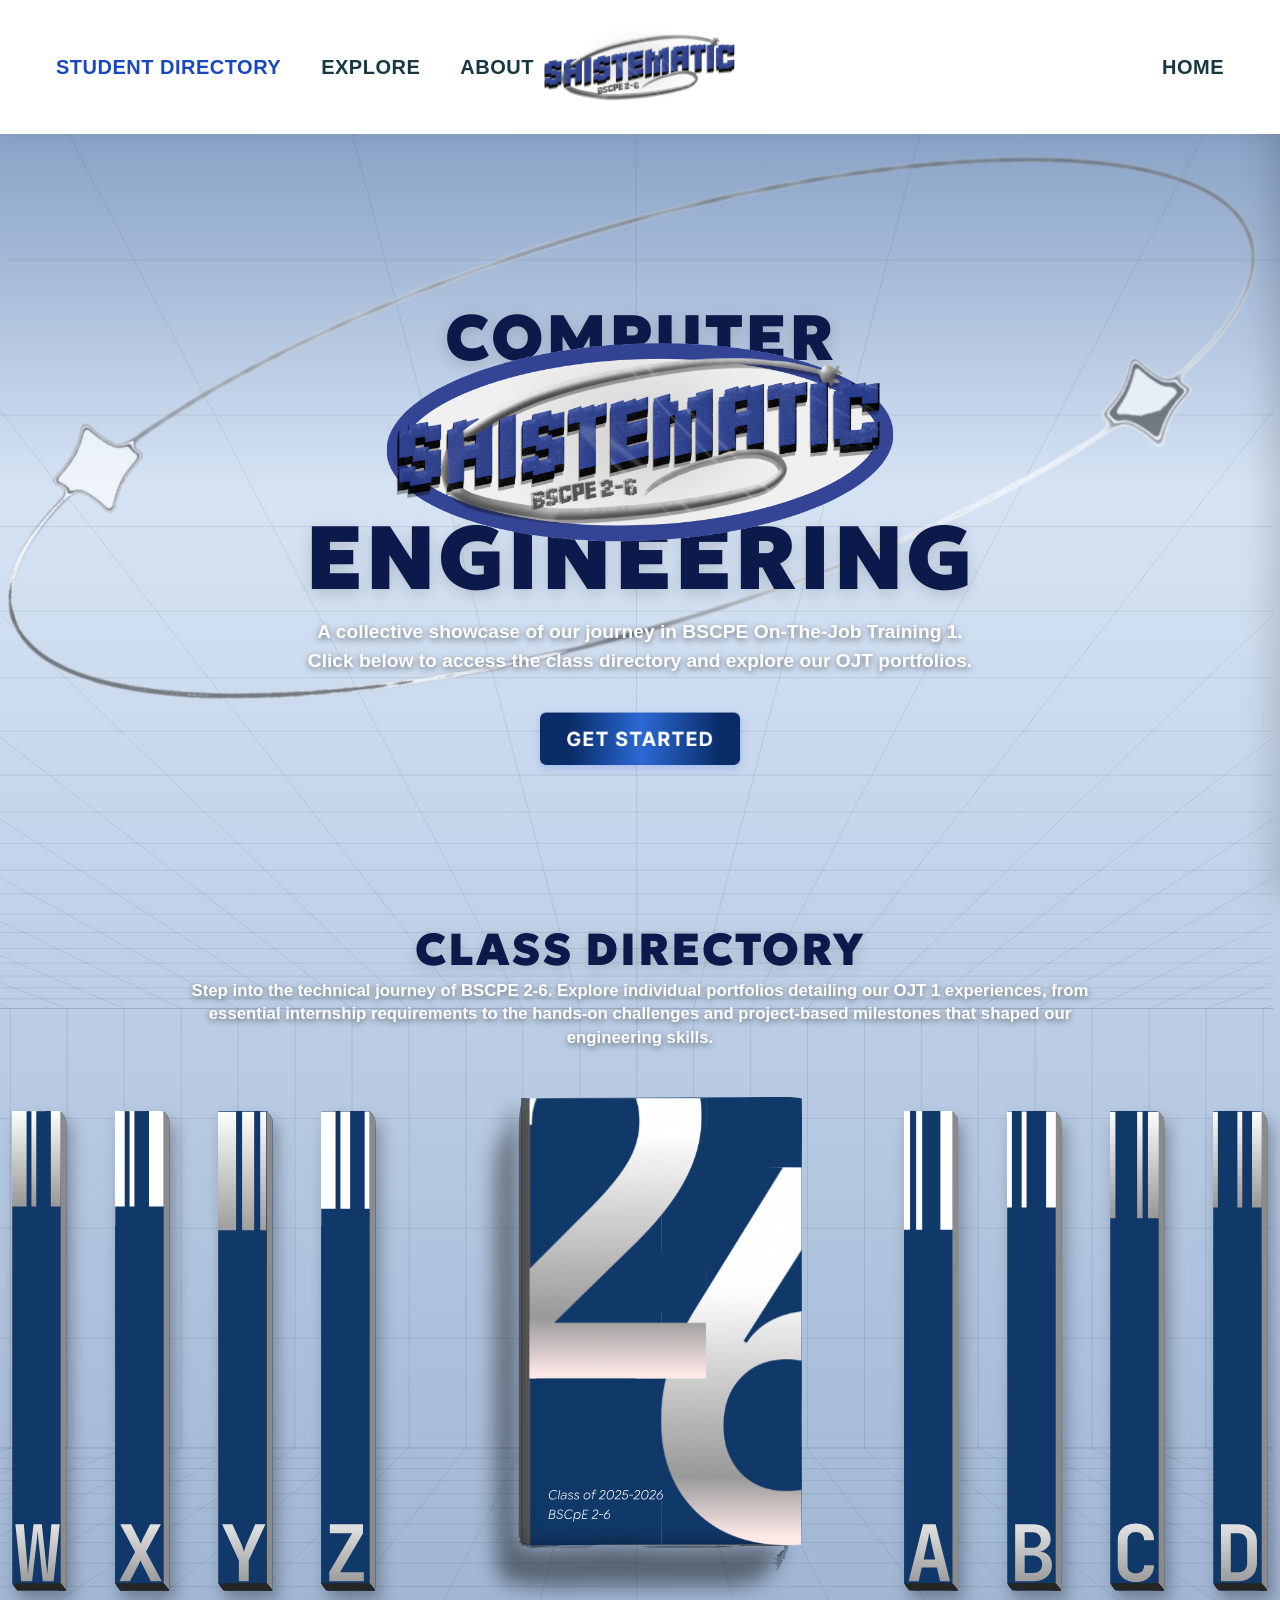
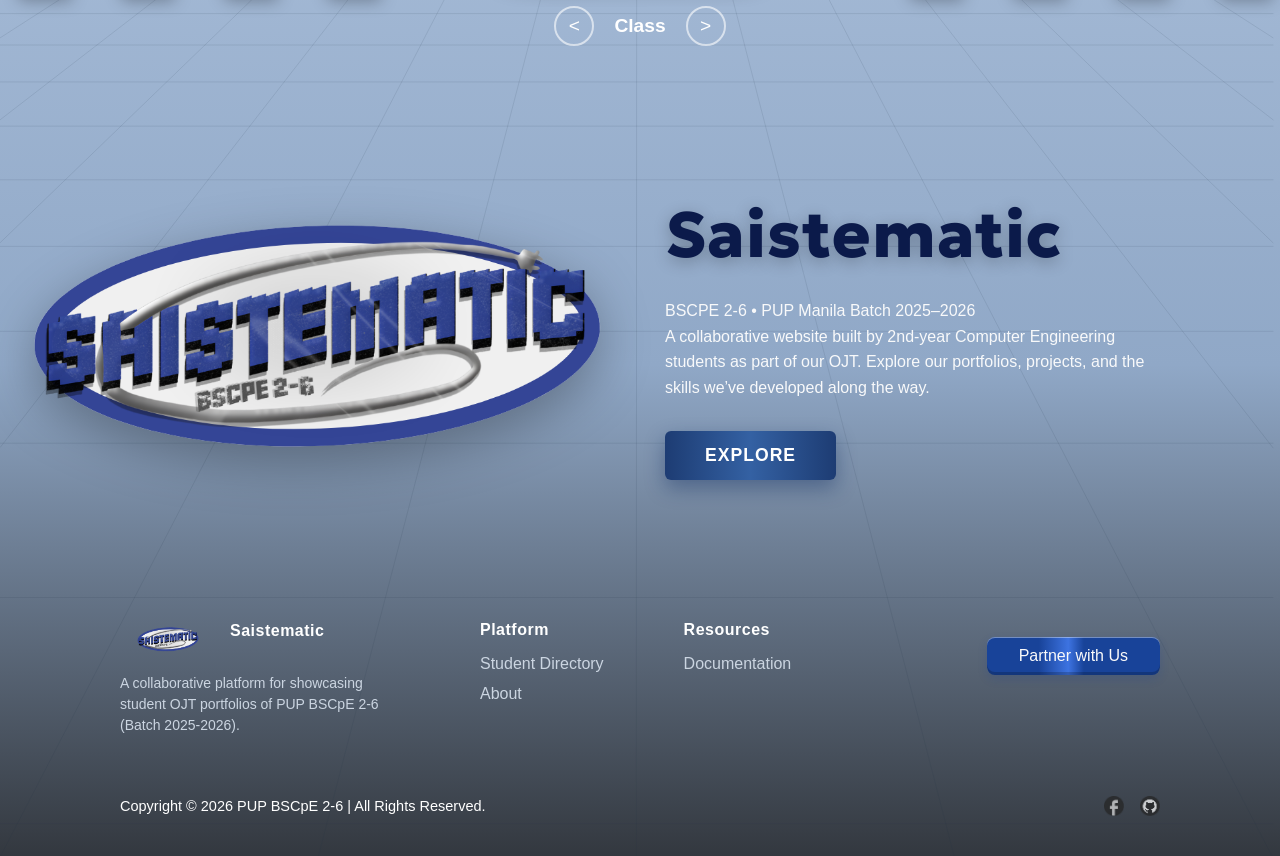
==== commit 2e2bac97: "fix: sizing of the cards and also added drop-shadow in side cards" ====
--- a/frontend/index.html
+++ b/frontend/index.html
@@ -74,7 +74,10 @@
 
         <!-- Carousel Section -->
         <div class="cd-carousel-container">
-            <!-- Left Side Cards (5) -->
+            <!-- Left Side Cards (8) -->
+            <div class="cd-card cd-side-card" data-letter="S"></div>
+            <div class="cd-card cd-side-card" data-letter="T"></div>
+            <div class="cd-card cd-side-card" data-letter="U"></div>
             <div class="cd-card cd-side-card" data-letter="V"></div>
             <div class="cd-card cd-side-card" data-letter="W"></div>
             <div class="cd-card cd-side-card" data-letter="X"></div>
@@ -84,12 +87,15 @@
             <!-- Center Active Card -->
             <div class="cd-card cd-active-card"></div>
             
-            <!-- Right Side Cards (5) -->
+            <!-- Right Side Cards (8) -->
             <div class="cd-card cd-side-card" data-letter="A"></div>
             <div class="cd-card cd-side-card" data-letter="B"></div>
             <div class="cd-card cd-side-card" data-letter="C"></div>
             <div class="cd-card cd-side-card" data-letter="D"></div>
             <div class="cd-card cd-side-card" data-letter="E"></div>
+            <div class="cd-card cd-side-card" data-letter="F"></div>
+            <div class="cd-card cd-side-card" data-letter="G"></div>
+            <div class="cd-card cd-side-card" data-letter="H"></div>
         </div>
 
         <!-- Controls -->
--- a/frontend/styles/style_index.css
+++ b/frontend/styles/style_index.css
@@ -25,15 +25,14 @@
     min-height: 100vh;
     position: relative;
     padding-top: 134px;
-    background: 
+    background:
         url('../../assets/backgrounds/grid_perspective.svg') no-repeat center top / cover,
-        linear-gradient(180deg, 
-            #6c8ab5 0%,      
-            #d6e3f4 20%,     
-            #b1c5df 50%,     
-            #90a8c7 80%,     
-            #33383f 100%
-        );
+        linear-gradient(180deg,
+            #6c8ab5 0%,
+            #d6e3f4 20%,
+            #b1c5df 50%,
+            #90a8c7 80%,
+            #33383f 100%);
 }
 
 .hero {
@@ -55,7 +54,7 @@
     left: 0;
     right: 0;
     height: 100px;
-    z-index: 0; 
+    z-index: 0;
     pointer-events: none;
     background: linear-gradient(to bottom, rgba(6, 14, 28, 0.4) 0%, transparent 100%);
 }
@@ -81,38 +80,38 @@
     position: relative;
     margin-bottom: 20px;
     width: 100%;
-    max-width: 1200px; 
+    max-width: 1200px;
 }
 
 .comp-text {
-    font-size: clamp(3rem, 5vw, 6rem); 
+    font-size: clamp(3rem, 5vw, 6rem);
     font-weight: 900;
-    color: #0b1a4a; 
+    color: #0b1a4a;
     margin-top: 50px;
     margin-bottom: 0px;
     line-height: 1;
-    position: relative; 
-    z-index: 1; 
-    letter-spacing: 2px;
-    text-shadow: 0px 4px 15px rgba(0, 0, 0, 0.15); 
-}
-
-.engr-text {
-    font-size: clamp(4rem, 7vw, 8rem); 
-    font-weight: 900;
-    color: #0b1a4a; 
-    margin: 0;
-    line-height: 1; 
-    position: relative; 
-    z-index: 1; 
+    position: relative;
+    z-index: 1;
     letter-spacing: 2px;
     text-shadow: 0px 4px 15px rgba(0, 0, 0, 0.15);
 }
 
+.engr-text {
+    font-size: clamp(4rem, 7vw, 8rem);
+    font-weight: 900;
+    color: #0b1a4a;
+    margin: 0;
+    line-height: 1;
+    position: relative;
+    z-index: 1;
+    letter-spacing: 2px;
+    text-shadow: 0px 4px 15px rgba(0, 0, 0, 0.15);
+}
+
 .hero-center-logo {
     width: 100%;
     max-width: 900px;
-    margin: -80px 0 -80px 0; 
+    margin: -80px 0 -80px 0;
     position: relative;
     z-index: 2;
 }
@@ -121,9 +120,9 @@
     position: absolute;
     top: 83%;
     left: 50%;
-    transform: translate(-50%, -50%) rotate(-2deg); 
-    width: 150%; 
-    max-width: 1500px; 
+    transform: translate(-50%, -50%) rotate(-2deg);
+    width: 150%;
+    max-width: 1500px;
     z-index: 0;
     opacity: 0.90;
     pointer-events: none;
@@ -136,6 +135,7 @@
     cursor: pointer;
     transition: transform 0.2s ease;
 }
+
 .get-started-btn img {
     display: block;
     width: 100%;
@@ -143,7 +143,7 @@
 }
 
 .get-started-btn:hover {
-    transform: scale(1.05); 
+    transform: scale(1.05);
 }
 
 /* ---------- Navbar ---------- */
@@ -151,8 +151,8 @@
     position: fixed;
     top: 0;
     left: 0;
-    width: 100%; 
-    box-sizing: border-box; 
+    width: 100%;
+    box-sizing: border-box;
     display: flex;
     justify-content: space-between;
     align-items: center;
@@ -249,7 +249,8 @@
     font-size: 96px;
     font-style: normal;
     font-weight: 800;
-    line-height: 150%; /* 144px */
+    line-height: 150%;
+    /* 144px */
     letter-spacing: 4.8px;
     word-wrap: break-word;
 }
@@ -262,7 +263,8 @@
     font-size: 128px;
     font-style: normal;
     font-weight: 800;
-    line-height: 150%; /* 192px */
+    line-height: 150%;
+    /* 192px */
     letter-spacing: 6.4px;
 }
 
@@ -310,7 +312,8 @@
 .mobile-drawer {
     position: fixed;
     top: 0;
-    right: -280px; /* Hide offscreen */
+    right: -280px;
+    /* Hide offscreen */
     width: 280px;
     height: 100%;
     background: #ffffff;
@@ -323,7 +326,8 @@
 }
 
 .mobile-drawer.active {
-    right: 0; /* Slide in */
+    right: 0;
+    /* Slide in */
 }
 
 .mobile-drawer-header {
@@ -382,7 +386,10 @@
 /* CLASS DIRECTORY STYLES                   */
 /* ========================================== */
 .cd-section {
-    min-height: 100vh;
+    height: calc(100vh - 134px);
+    min-height: calc(100vh - 134px);
+    scroll-margin-top: 134px;
+    box-sizing: border-box;
     background: transparent;
     background-size: cover;
     background-position: center;
@@ -390,7 +397,7 @@
     flex-direction: column;
     align-items: center;
     justify-content: center;
-    padding: 60px 20px;
+    padding: 10px 20px;
     overflow: hidden;
     position: relative;
 }
@@ -398,30 +405,30 @@
 /* Typography */
 .cd-header-content {
     text-align: center;
-    margin-bottom: 60px;
+    margin-bottom: 12px;
 }
 
 .cd-title {
-    font-size: clamp(3rem, 5vw, 6rem); 
+    font-size: clamp(2rem, 3.5vw, 3.5rem);
     font-weight: 900;
-    color: #0b1a4a; 
-    margin-top: 50px;
-    margin-bottom: 0px;
-    line-height: 1;
-    position: relative; 
-    z-index: 1; 
+    color: #0b1a4a;
+    margin-top: 5px;
+    margin-bottom: 4px;
+    line-height: 1.1;
+    position: relative;
+    z-index: 1;
     letter-spacing: 2px;
     text-shadow: 0px 4px 15px rgba(0, 0, 0, 0.15)
 }
 
 .cd-description {
     max-width: 900px;
-    margin-top: 10px;
-    margin-bottom: 32;
+    margin-top: 5px;
+    margin-bottom: 0px;
     position: relative;
     color: #ffffff;
-    font-size: 1.2rem;
-    line-height: 1.5;
+    font-size: 1.05rem;
+    line-height: 1.4;
     font-weight: 700;
     text-shadow: 0px 2px 6px rgba(0, 0, 0, 0.5)
 }
@@ -429,50 +436,67 @@
 /* Carousel Layout */
 .cd-carousel-container {
     display: flex;
-    align-items: center;
+    align-items: flex-end;
     justify-content: center;
-    gap: 15px;
-    margin-bottom: 40px;
-    width: 100%;
+    gap: 48px;
+    margin-bottom: 15px;
+    width: 100%;
+    padding-top: 10px;
 }
 
 /* Card Styling */
 .cd-card {
-    background-color: #f8f9fa;
     border-radius: 4px;
     box-shadow: 10px 15px 25px rgba(0, 0, 0, 0.3);
     position: relative;
     transition: all 0.4s ease;
     cursor: pointer;
-}
-
-/* Letters above side cards */
-.cd-side-card::before {
-    content: attr(data-letter);
-    position: absolute;
-    top: -35px;
-    left: 50%;
-    transform: translateX(-50%);
-    font-weight: bold;
-    color: #1b3a6b;
-    font-size: 1.2rem;
-    white-space: nowrap;
+    overflow: hidden;
+}
+
+/* Skeleton/letter image inside cards */
+.cd-card-img {
+    display: block;
+    width: 100%;
+    height: 100%;
+    object-fit: cover;
+    object-position: bottom;
+    pointer-events: none;
+    user-select: none;
 }
 
 /* Specific Card Sizes */
 .cd-side-card {
-    width: 35px;
-    height: 280px;
+    width: 55px;
+    min-width: 55px;
+    max-width: 55px;
+    height: 480px;
+    min-height: 480px;
+    max-height: 480px;
+    flex-shrink: 0;
     z-index: 1;
+    overflow: visible;
+    box-shadow: none;
+    filter: drop-shadow(5px 10px 8px rgba(0, 0, 0, 0.3));
 }
 
 .cd-active-card {
-    width: 260px;
-    height: 350px;
+    width: 360px;
+    height: 520px;
     z-index: 10;
-    margin: 0 20px;
-    background-color: #ffffff;
-    box-shadow: 15px 20px 30px rgba(0, 0, 0, 0.4);
+    margin: 0 36px;
+    box-shadow: none;
+    flex-shrink: 0;
+    transform: translateY(16px);
+    /* Let the book image's built-in shadow act as the shadow */
+}
+
+/* Active card shows letter book cover — contain to show full cover */
+.cd-active-card .cd-card-img {
+    width: 100%;
+    height: 100%;
+    object-fit: contain;
+    object-position: center;
 }
 
 /* Controls */
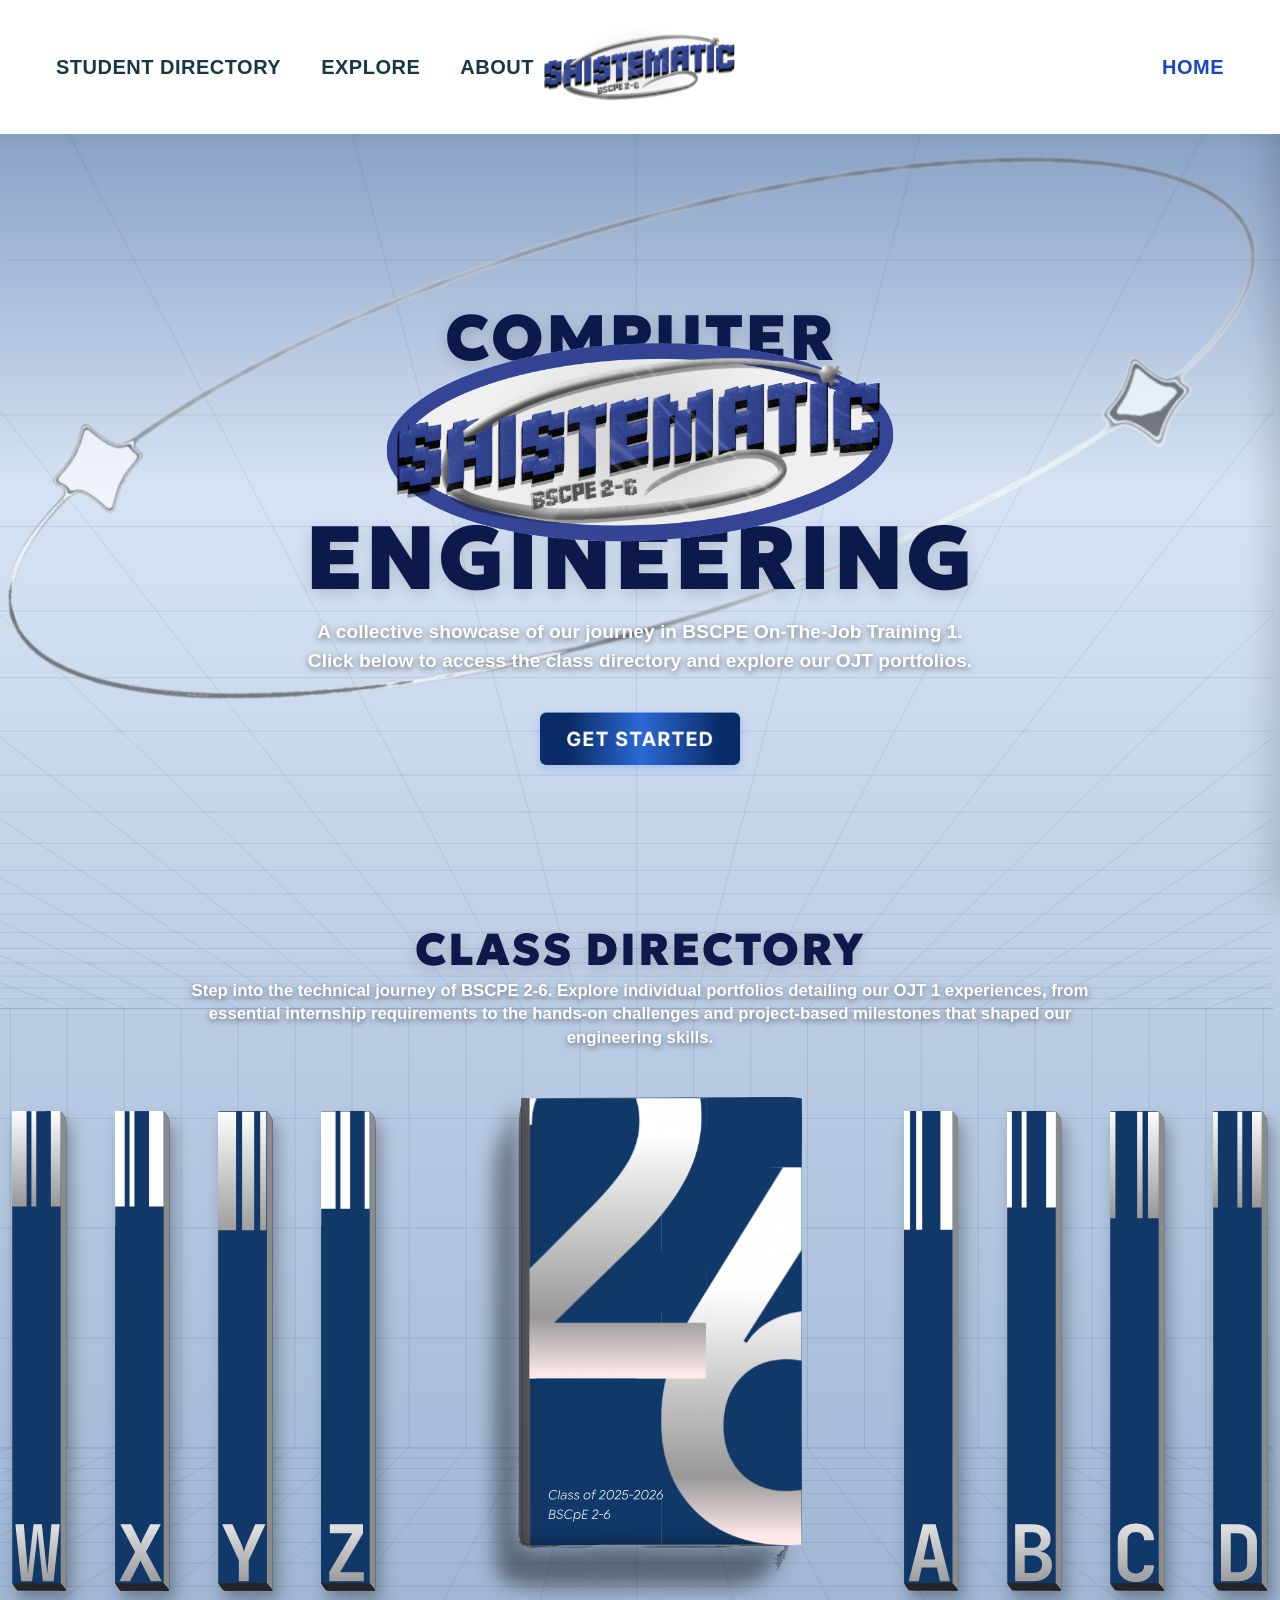
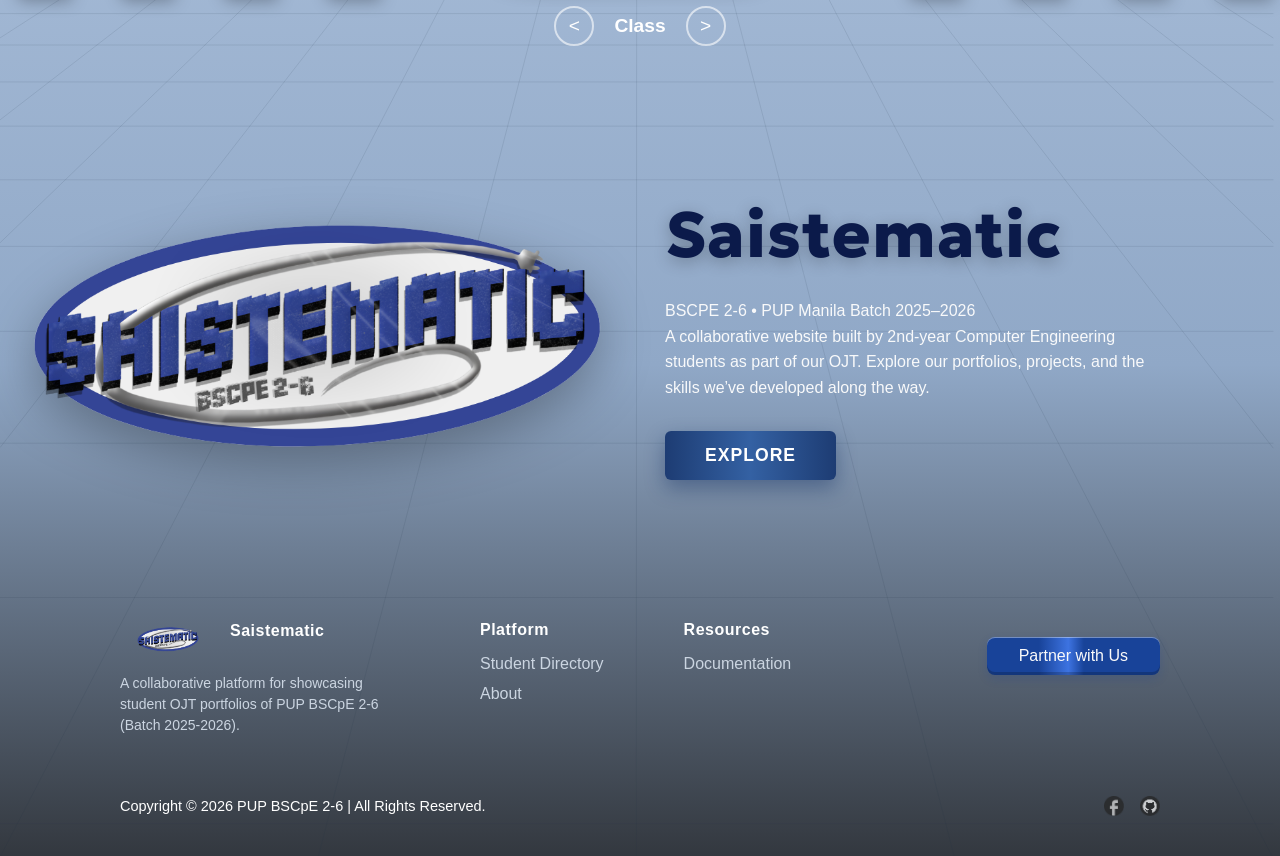
==== commit 13e208f2: "fix: navbar highlight current page and also hamburger menu" ====
--- a/frontend/index.html
+++ b/frontend/index.html
@@ -24,7 +24,7 @@
     <!-- ========== NAVBAR ========== -->
     <header class="navbar" id="navbar">
         <nav class="nav-links-left" id="nav-left">
-            <a href="directory.html" class="active">STUDENT DIRECTORY</a>
+            <a href="directory.html">STUDENT DIRECTORY</a>
             <a href="explore.html">EXPLORE</a>
             <a href="about_us.html">ABOUT</a>
         </nav>
@@ -32,7 +32,7 @@
             <img src="../assets/logos/logo_ver_1_header.png" alt="Saistematic BSCpE 2-6 Logo">
         </div>
         <nav class="nav-links-right" id="nav-right">
-            <a href="index.html">HOME</a>
+            <a href="index.html" class="active">HOME</a>
         </nav>
         <!-- Mobile hamburger menu button -->
         <button class="hamburger-btn" id="hamburger-btn" type="button" aria-label="Toggle navigation menu">
@@ -179,10 +179,10 @@
             <button class="close-drawer-btn" id="close-drawer-btn" type="button" aria-label="Close menu">&times;</button>
         </div>
         <nav class="mobile-drawer-links">
-            <a href="index.html">HOME</a>
+            <a href="index.html" class="active">HOME</a>
             <a href="about_us.html">ABOUT</a>
             <a href="explore.html">EXPLORE</a>
-            <a href="directory.html" class="active">STUDENT DIRECTORY</a>
+            <a href="directory.html">STUDENT DIRECTORY</a>
         </nav>
     </div>
 
--- a/frontend/styles/style_index.css
+++ b/frontend/styles/style_index.css
@@ -805,26 +805,137 @@
 
 /* ---------- Responsive: Tablet ---------- */
 @media (max-width: 1024px) {
+    body {
+        padding-top: 100px;
+    }
+
     .navbar {
         height: 100px;
         padding: 0 30px;
     }
 
-    .navbar a {
-        font-size: 16px;
+    .nav-links-left,
+    .nav-links-right {
+        display: none !important;
+    }
+
+    .navbar-logo {
+        position: static;
+        transform: none;
     }
 
     .navbar-logo img {
-        max-height: 80px;
-    }
-
-    .footer-container,
-    .footer-bottom-container {
-        padding: 0 30px;
+        max-height: 70px;
+    }
+
+    .hamburger-btn {
+        display: block;
+    }
+
+    .hero {
+        min-height: calc(100vh - 100px);
+    }
+
+    .comp-text {
+        font-size: 4rem;
+        margin-top: 30px;
+    }
+
+    .engr-text {
+        font-size: 5rem;
+    }
+
+    .hero-center-logo {
+        max-width: 650px;
+        margin: -50px 0 -50px 0;
+    }
+
+    .hero-desc {
+        font-size: 1.1rem;
+        padding: 0 20px;
+    }
+
+    .star-bg {
+        width: 120%;
+        top: 80%;
+    }
+
+    .cd-section {
+        height: auto;
+        min-height: auto;
+        padding: 60px 20px;
+    }
+
+    .cd-carousel-container {
+        gap: 20px;
+        margin-bottom: 20px;
+    }
+
+    .cd-active-card {
+        width: 320px;
+        height: 460px;
+        margin: 0 10px;
+    }
+
+    .cd-side-card {
+        height: 420px;
+    }
+
+    /* Hide outer side cards on tablet to fit layout */
+    .cd-carousel-container > .cd-side-card:nth-child(-n+6) {
+        display: none;
+    }
+    
+    .cd-carousel-container > .cd-side-card:nth-child(n+12) {
+        display: none;
+    }
+
+    .explore-section {
+        padding: 60px 20px 40px;
+    }
+
+    .explore-container {
+        flex-direction: column;
+        gap: 30px;
+        text-align: center;
+    }
+
+    .explore-right {
+        align-items: center;
+    }
+
+    .explore-logo {
+        max-width: 400px;
+    }
+
+    .explore-title {
+        font-size: 3rem;
+    }
+
+    /* -- footer adjustments -- */
+    .footer-container {
+        flex-direction: row;
+        align-items: flex-start;
+        justify-content: space-between;
+        padding: 0 40px;
     }
 
     .footer-nav {
         gap: 40px;
+    }
+
+    .footer-desc {
+        max-width: 220px;
+        font-size: 13px;
+    }
+
+    .footer-bottom-container {
+        padding: 0 40px;
+    }
+    
+    .partner-btn {
+        padding: 12px 24px;
+        font-size: 15px;
     }
 
     .main-content {
@@ -833,8 +944,37 @@
     }
 }
 
+/* ---- DEVICE: IPAD AIR  ---- */
+@media (max-width: 820px) {
+    /* -- footer adjustments -- */
+    .footer-container {
+        padding: 0 40px;
+        flex-direction: column;
+        gap: 40px;
+        align-items: flex-start; 
+    }
+
+    .footer-nav {
+        gap: 40px;
+        width: 100%;
+        justify-content: space-between;
+        display: flex;
+    }
+
+    .footer-partner {
+        width: 100%;  
+        display: flex; 
+        justify-content: center; 
+        margin-top: 0; 
+    }
+}
+
 /* ---------- Responsive: Mobile ---------- */
 @media (max-width: 768px) {
+    body {
+        padding-top: 80px;
+    }
+
     .navbar {
         height: 80px;
         padding: 0 20px;
@@ -861,62 +1001,181 @@
         display: block;
     }
 
+    .hero {
+        min-height: calc(100vh - 80px);
+    }
+
+    .comp-text {
+        font-size: 3rem;
+        margin-top: 20px;
+    }
+
+    .engr-text {
+        font-size: 3.5rem;
+    }
+
+    .hero-center-logo {
+        max-width: 450px;
+        margin: -35px 0 -35px 0;
+    }
+
+    .hero-desc {
+        font-size: 1rem;
+    }
+
+    .get-started-btn img {
+        max-width: 180px;
+    }
+
+    .cd-section {
+        padding: 40px 15px;
+    }
+
+    .cd-carousel-container {
+        gap: 0;
+        margin-bottom: 20px;
+    }
+
+    .cd-active-card {
+        width: clamp(240px, 85vw, 290px);
+        height: clamp(340px, 120vw, 420px);
+        margin: 0;
+    }
+
+    /* Hide all side cards on mobile to prevent overflow */
+    .cd-carousel-container > .cd-side-card {
+        display: none;
+    }
+
+    .explore-logo {
+        max-width: 280px;
+    }
+
+    .explore-title {
+        font-size: 2.2rem;
+    }
+
     .main-content {
         min-height: calc(100vh - 80px);
         padding: 16px 0 30px;
     }
 
+    /* -- footer adjustments -- */
+    .footer-bottom-container {
+        flex-direction: column;
+        gap: 20px;
+        padding: 0 40px;
+        text-align: center;
+    }
+
+    .footer-nav {
+        flex-wrap: wrap;
+    }
+}
+
+/* ---- DEVICE: SMALL MOBILE ---- */
+@media (max-width: 576px) {
+    /* -- footer adjustments -- */
     .footer-container {
         padding: 0 20px;
         flex-direction: column;
         align-items: center;
-        gap: 30px;
+        text-align: center;
+        gap: 40px;
     }
 
     .footer-nav {
-        gap: 30px;
-        text-align: center;
+        display: flex;
+        flex-direction: column;
+        align-items: center;
+        gap: 50px;
+        width: 100%;
+    }
+
+    .footer-brand {
+        display: flex !important;
+        flex-direction: row !important;
+        justify-content: center;
+        align-items: center;
+        gap: 12px;
+        margin-bottom: 20px;
+        width: 100%;
+    }
+
+    .footer-logo {
+        margin-left: 0;
+        height: 30px;
+        width: auto;
+        display: block;
+        transform: none;
+    }
+
+    .footer-brand-title {
+        margin: 0 !important;
+        padding: 0;
+        line-height: 1;
+        display: block;
+        transform: translateY(-1px);
+        font-size: 18px;
+        font-weight: 700;
+    }
+    
+    .footer-desc {
+        max-width: 100%;
+        margin: 0 auto;
+        line-height: 1.6;
+        font-size: 15px;
     }
 
     .footer-partner {
-        margin-top: 0;
+        width: 100%;
+        display: flex;
+        justify-content: center;
+        margin-top: 10px;
     }
 
     .footer-bottom-container {
         padding: 0 20px;
         flex-direction: column;
-        gap: 16px;
-        text-align: center;
-    }
-
-    .footer-bottom {
-        margin-top: 40px;
+        align-items: center;
+        gap: 20px;
+    }
+
+    .social-links {
+        justify-content: center;
+    }
+
+    .partner-btn {
+        width: auto;
     }
 }
 
 /* ---------- Responsive: Small Mobile ---------- */
 @media (max-width: 480px) {
+    body {
+        padding-top: 64px;
+    }
+
     .navbar {
         height: 64px;
         padding: 0 12px;
     }
 
-    .nav-links-left {
-        gap: 8px;
-    }
-
-    .navbar a {
-        font-size: 10px;
-        letter-spacing: 0;
-    }
-
     .navbar-logo img {
-        max-height: 44px;
-    }
-
-    .footer-nav {
-        flex-direction: column;
-        gap: 20px;
+        max-height: 40px;
+    }
+
+    .hero-center-logo {
+        max-width: 320px;
+        margin: -25px 0 -25px 0;
+    }
+
+    .comp-text {
+        font-size: 2.2rem;
+    }
+
+    .engr-text {
+        font-size: 2.8rem;
     }
 
     .main-content {
